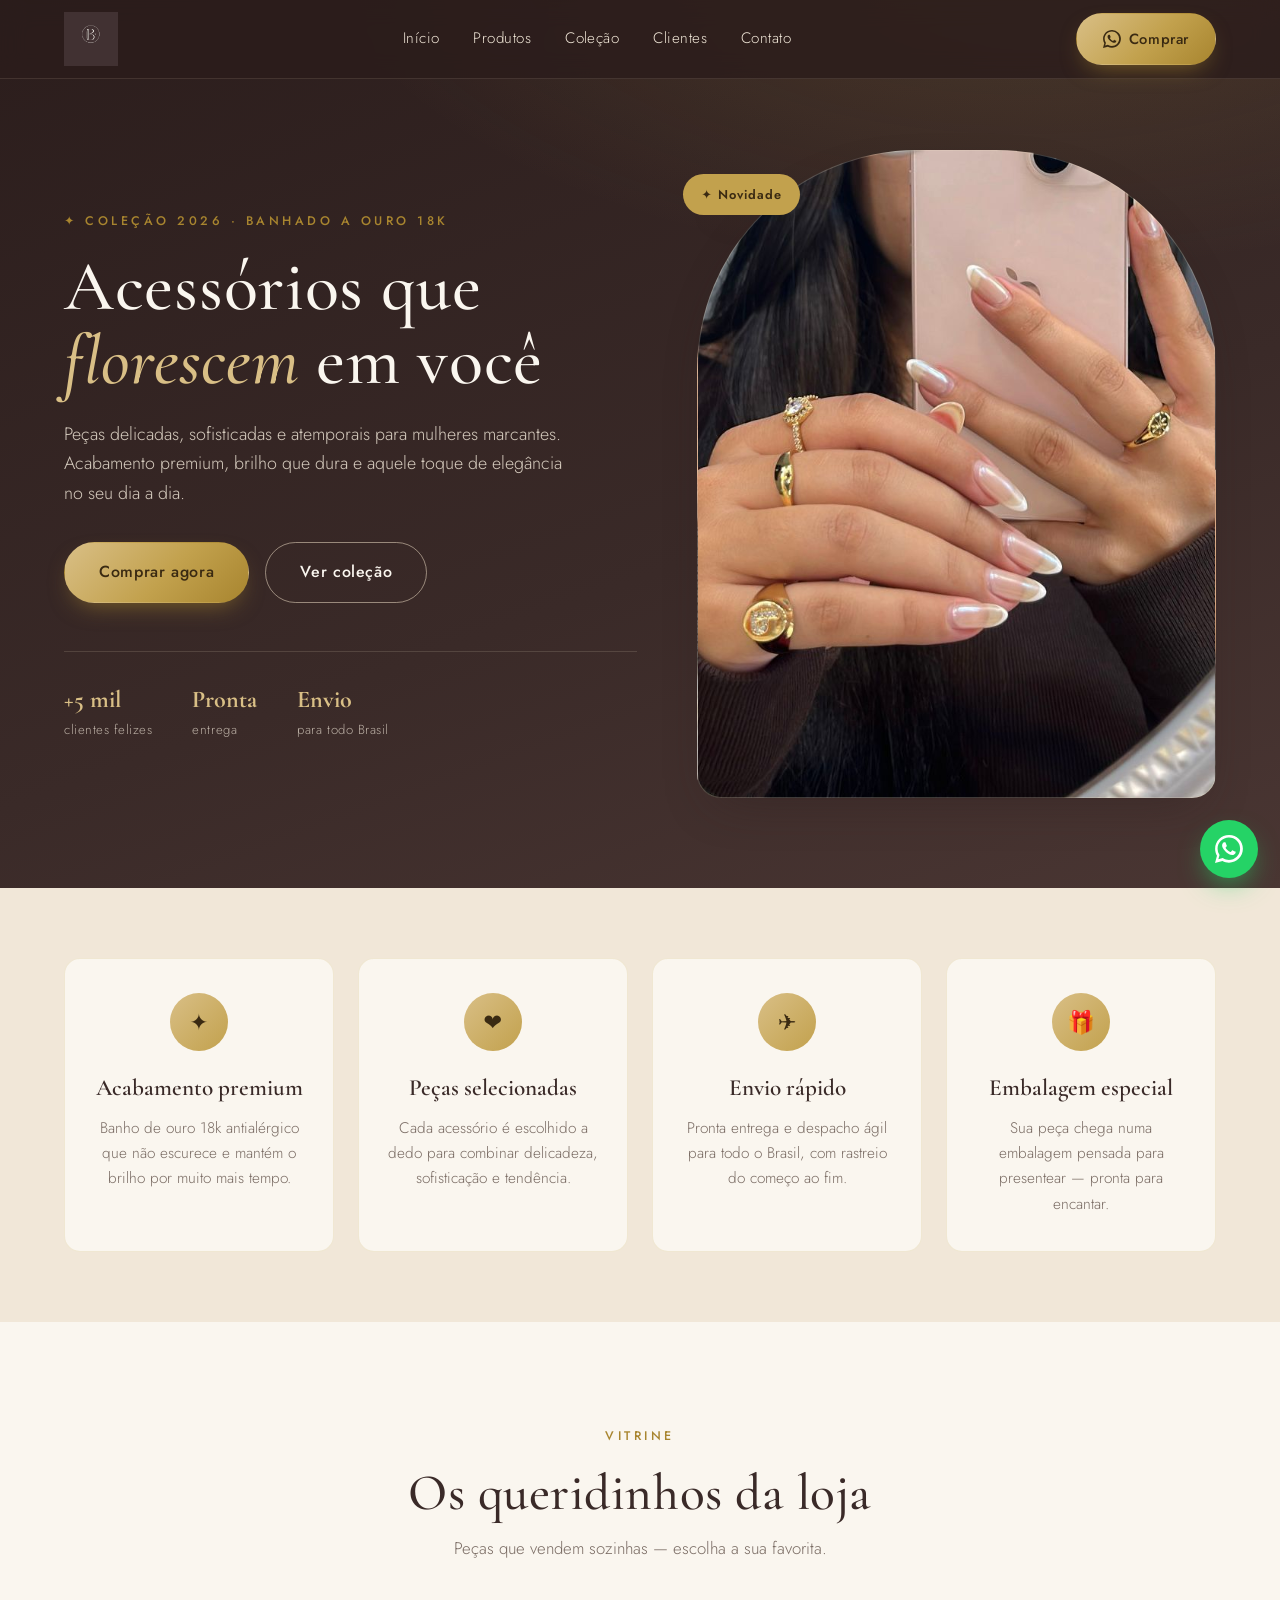
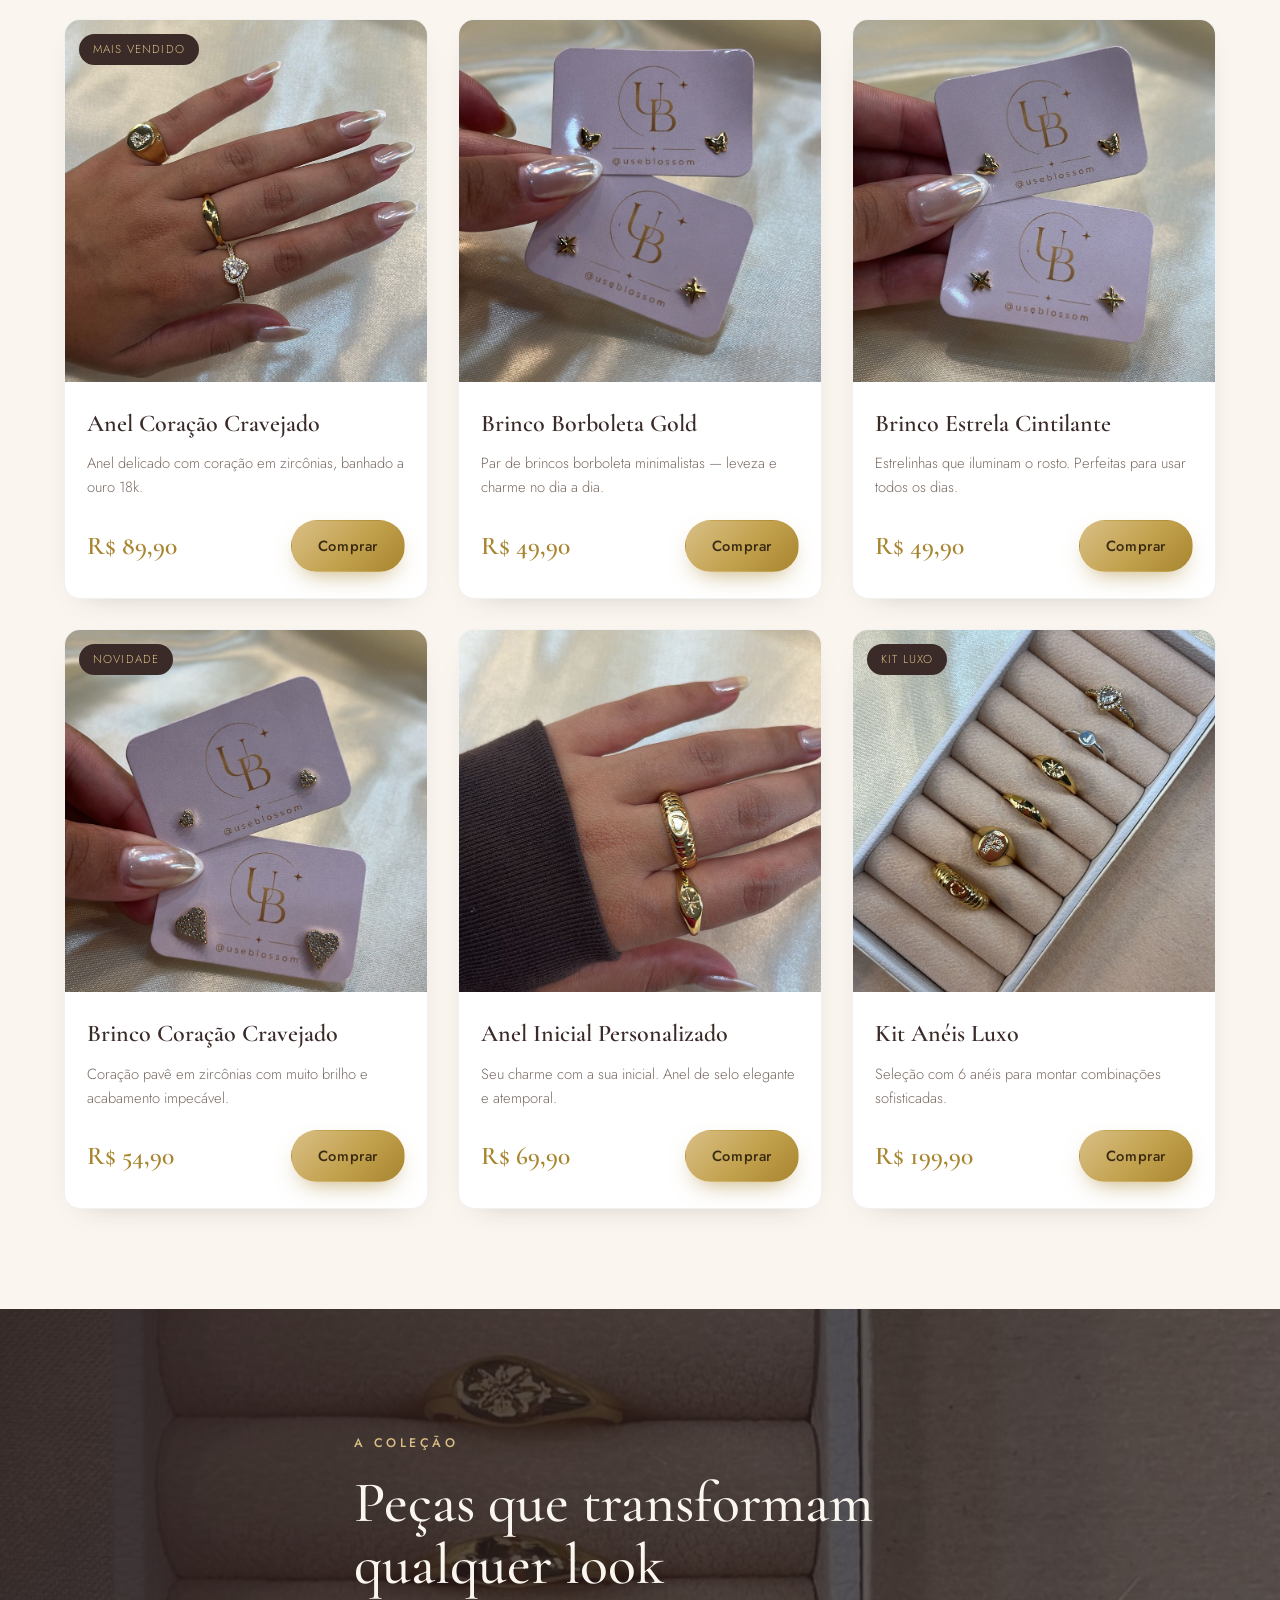
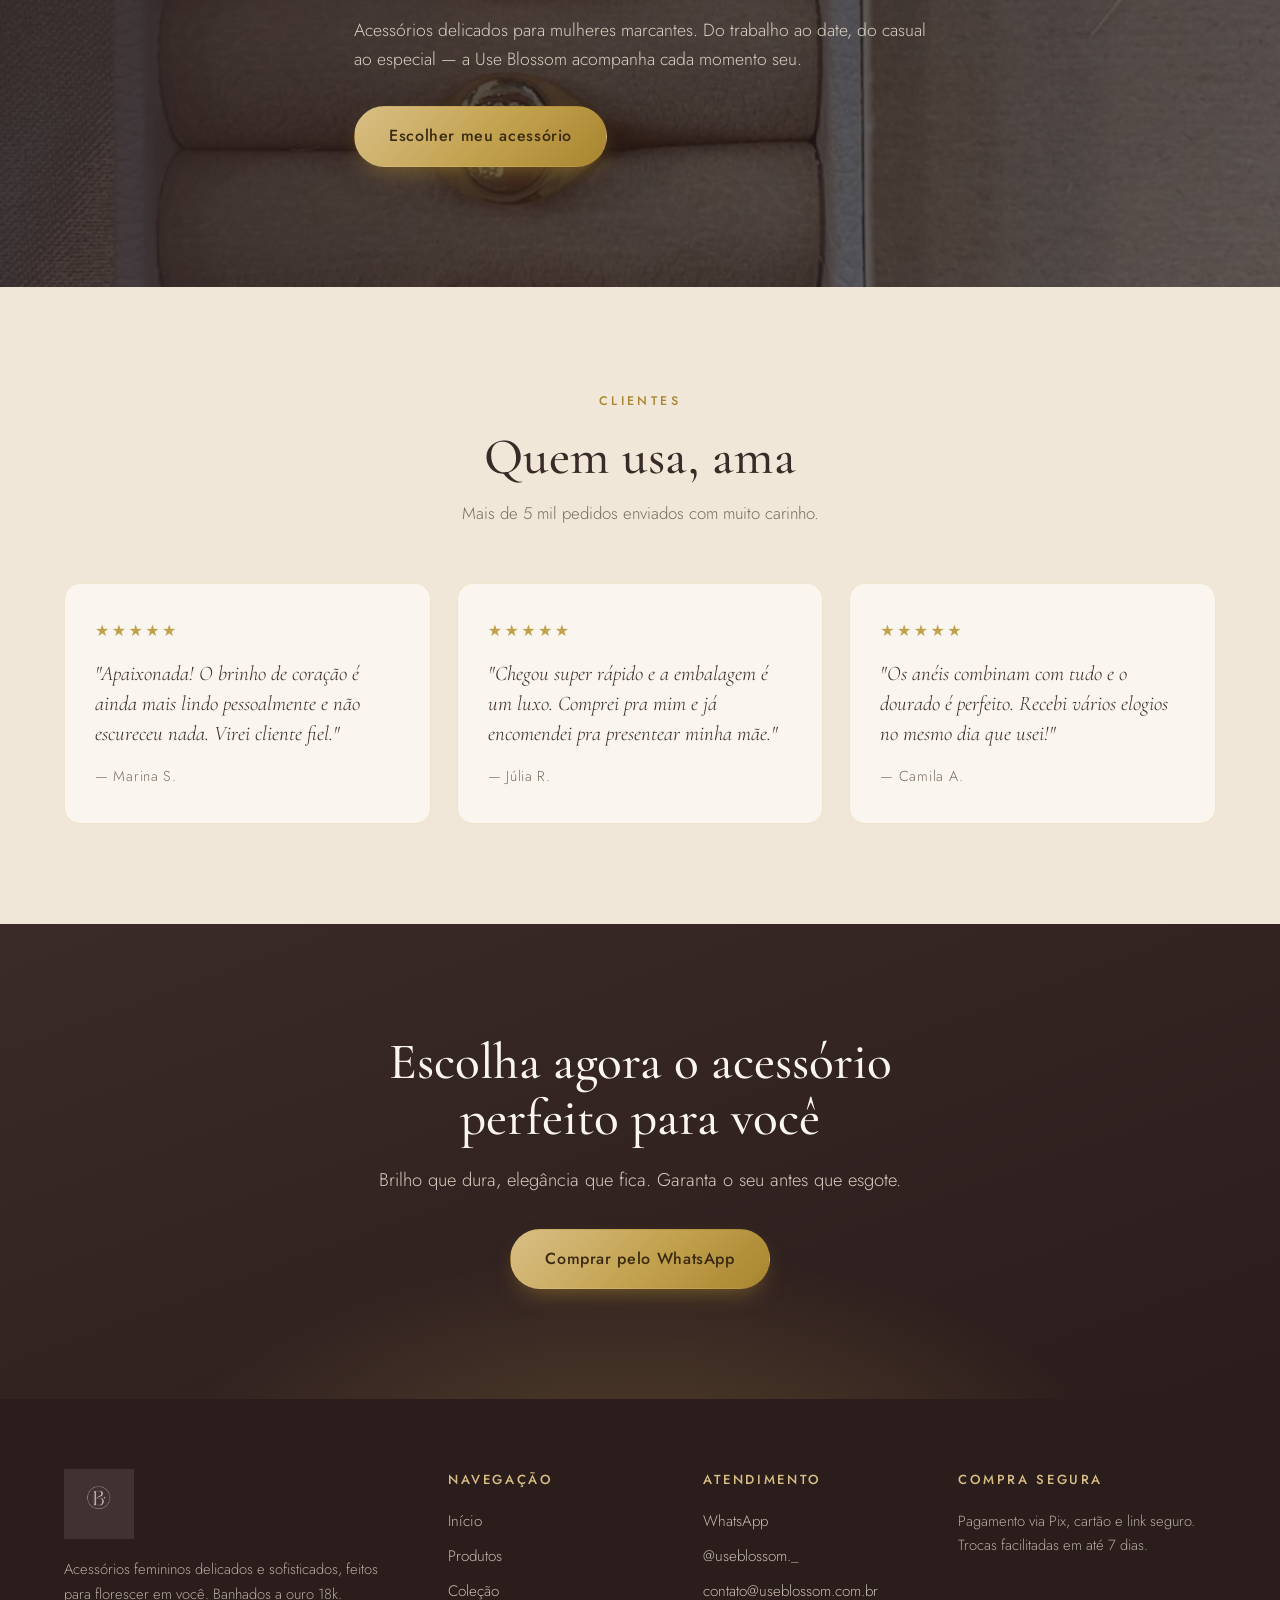
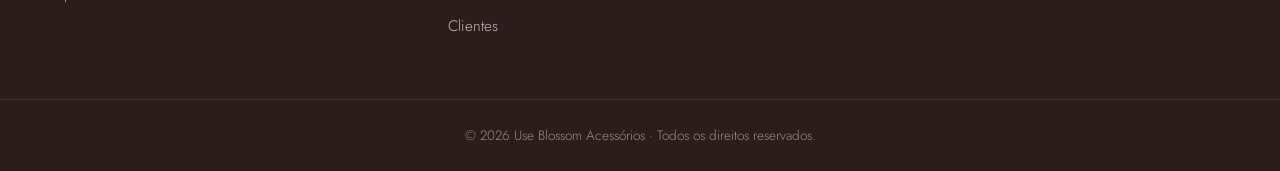
==== index.html @ bf247996 "Add files via upload" ====
<!DOCTYPE html>
<html lang="pt-BR">
<head>
  <meta charset="UTF-8" />
  <meta name="viewport" content="width=device-width, initial-scale=1.0" />
  <meta name="description" content="Use Blossom — Acessórios femininos delicados e sofisticados. Peças banhadas a ouro que transformam qualquer look." />
  <title>Use Blossom · Acessórios que florescem em você</title>

  <!-- Fonts -->
  <link rel="preconnect" href="https://fonts.googleapis.com" />
  <link rel="preconnect" href="https://fonts.gstatic.com" crossorigin />
  <link href="https://fonts.googleapis.com/css2?family=Cormorant+Garamond:ital,wght@0,400;0,500;0,600;1,400&family=Jost:wght@300;400;500;600&display=swap" rel="stylesheet" />

  <link rel="stylesheet" href="styles.css" />
</head>
<body>

  <!-- ===================== HEADER ===================== -->
  <header class="header" id="header">
    <div class="container header__inner">
      <a href="#inicio" class="brand">
        <img src="images/logo.png" alt="Use Blossom Acessórios" class="brand__logo" onerror="this.style.display='none'" />
        <span class="brand__fallback">
          <span class="brand__name">Use Blossom</span>
          <span class="brand__tag">Acessórios</span>
        </span>
      </a>

      <nav class="nav" id="nav">
        <a href="#inicio" class="nav__link">Início</a>
        <a href="#produtos" class="nav__link">Produtos</a>
        <a href="#colecao" class="nav__link">Coleção</a>
        <a href="#depoimentos" class="nav__link">Clientes</a>
        <a href="#contato" class="nav__link">Contato</a>
      </nav>

      <div class="header__actions">
        <a href="#produtos" data-wa data-msg="Olá! Quero comprar um acessório Use Blossom"
           class="btn btn--gold header__cta" target="_blank" rel="noopener">
          <svg viewBox="0 0 24 24" width="18" height="18" fill="currentColor" aria-hidden="true"><path d="M20.5 3.5A11.8 11.8 0 0 0 12 0C5.4 0 .1 5.3.1 11.9c0 2.1.6 4.1 1.6 5.9L0 24l6.4-1.7c1.7.9 3.6 1.4 5.6 1.4 6.6 0 11.9-5.3 11.9-11.9 0-3.2-1.2-6.1-3.4-8.3zM12 21.4c-1.8 0-3.5-.5-5-1.4l-.4-.2-3.7 1 1-3.6-.2-.4a9.5 9.5 0 0 1-1.5-5.1c0-5.3 4.3-9.6 9.7-9.6 2.6 0 5 1 6.8 2.8a9.5 9.5 0 0 1 2.8 6.8c0 5.3-4.3 9.7-9.8 9.7zm5.3-7.2c-.3-.1-1.7-.9-2-1-.3-.1-.5-.1-.7.1-.2.3-.7 1-.9 1.1-.2.2-.3.2-.6.1-.3-.1-1.2-.5-2.3-1.4-.9-.8-1.4-1.7-1.6-2-.2-.3 0-.5.1-.6l.5-.5c.1-.2.2-.3.3-.5 0-.2 0-.4 0-.5-.1-.2-.7-1.6-.9-2.2-.2-.5-.5-.5-.7-.5h-.6c-.2 0-.5.1-.8.4-.3.3-1 1-1 2.4s1 2.8 1.2 3c.1.2 2 3.1 4.9 4.3.7.3 1.2.5 1.6.6.7.2 1.3.2 1.8.1.5-.1 1.7-.7 1.9-1.4.2-.7.2-1.2.2-1.4-.1-.1-.3-.2-.6-.3z"/></svg>
          Comprar
        </a>
        <button class="nav-toggle" id="navToggle" aria-label="Abrir menu">
          <span></span><span></span><span></span>
        </button>
      </div>
    </div>
  </header>

  <!-- ===================== HERO ===================== -->
  <section class="hero" id="inicio">
    <div class="container hero__inner">
      <div class="hero__content reveal">
        <span class="eyebrow">✦ Coleção 2026 · Banhado a ouro 18k</span>
        <h1 class="hero__title">Acessórios que <em>florescem</em> em você</h1>
        <p class="hero__subtitle">
          Peças delicadas, sofisticadas e atemporais para mulheres marcantes.
          Acabamento premium, brilho que dura e aquele toque de elegância no seu dia a dia.
        </p>
        <div class="hero__actions">
          <a href="#produtos" class="btn btn--gold btn--lg">Comprar agora</a>
          <a href="#colecao" class="btn btn--ghost btn--lg">Ver coleção</a>
        </div>
        <div class="hero__trust">
          <div><strong>+5 mil</strong><span>clientes felizes</span></div>
          <div><strong>Pronta</strong><span>entrega</span></div>
          <div><strong>Envio</strong><span>para todo Brasil</span></div>
        </div>
      </div>

      <div class="hero__media reveal">
        <div class="hero__image" style="background-image:url('images/hero.jpg')"></div>
        <span class="hero__badge">✦ Novidade</span>
      </div>
    </div>
  </section>

  <!-- ===================== DIFERENCIAIS ===================== -->
  <section class="features">
    <div class="container features__grid">
      <article class="feature reveal">
        <span class="feature__icon">✦</span>
        <h3>Acabamento premium</h3>
        <p>Banho de ouro 18k antialérgico que não escurece e mantém o brilho por muito mais tempo.</p>
      </article>
      <article class="feature reveal">
        <span class="feature__icon">❤</span>
        <h3>Peças selecionadas</h3>
        <p>Cada acessório é escolhido a dedo para combinar delicadeza, sofisticação e tendência.</p>
      </article>
      <article class="feature reveal">
        <span class="feature__icon">✈</span>
        <h3>Envio rápido</h3>
        <p>Pronta entrega e despacho ágil para todo o Brasil, com rastreio do começo ao fim.</p>
      </article>
      <article class="feature reveal">
        <span class="feature__icon">🎁</span>
        <h3>Embalagem especial</h3>
        <p>Sua peça chega numa embalagem pensada para presentear — pronta para encantar.</p>
      </article>
    </div>
  </section>

  <!-- ===================== PRODUTOS ===================== -->
  <section class="products" id="produtos">
    <div class="container">
      <div class="section-head reveal">
        <span class="eyebrow">Vitrine</span>
        <h2 class="section-title">Os queridinhos da loja</h2>
        <p class="section-sub">Peças que vendem sozinhas — escolha a sua favorita.</p>
      </div>

      <!-- Os produtos são gerados a partir de products.json (editável pelo painel /admin) -->
      <div class="products__grid" id="productsGrid"></div>
    </div>
  </section>

  <!-- ===================== COLEÇÃO (banner) ===================== -->
  <section class="collection" id="colecao">
    <div class="collection__bg" style="background-image:url('images/colecao.jpg')"></div>
    <div class="container collection__inner reveal">
      <span class="eyebrow eyebrow--light">A coleção</span>
      <h2 class="collection__title">Peças que transformam<br>qualquer look</h2>
      <p class="collection__text">
        Acessórios delicados para mulheres marcantes. Do trabalho ao date,
        do casual ao especial — a Use Blossom acompanha cada momento seu.
      </p>
      <a href="#produtos" class="btn btn--gold btn--lg">Escolher meu acessório</a>
    </div>
  </section>

  <!-- ===================== DEPOIMENTOS ===================== -->
  <section class="testimonials" id="depoimentos">
    <div class="container">
      <div class="section-head reveal">
        <span class="eyebrow">Clientes</span>
        <h2 class="section-title">Quem usa, ama</h2>
        <p class="section-sub">Mais de 5 mil pedidos enviados com muito carinho.</p>
      </div>

      <div class="testimonials__grid">
        <figure class="quote reveal">
          <div class="quote__stars">★★★★★</div>
          <blockquote>"Apaixonada! O brinho de coração é ainda mais lindo pessoalmente e não escureceu nada. Virei cliente fiel."</blockquote>
          <figcaption>— Marina S.</figcaption>
        </figure>
        <figure class="quote reveal">
          <div class="quote__stars">★★★★★</div>
          <blockquote>"Chegou super rápido e a embalagem é um luxo. Comprei pra mim e já encomendei pra presentear minha mãe."</blockquote>
          <figcaption>— Júlia R.</figcaption>
        </figure>
        <figure class="quote reveal">
          <div class="quote__stars">★★★★★</div>
          <blockquote>"Os anéis combinam com tudo e o dourado é perfeito. Recebi vários elogios no mesmo dia que usei!"</blockquote>
          <figcaption>— Camila A.</figcaption>
        </figure>
      </div>
    </div>
  </section>

  <!-- ===================== CTA FINAL ===================== -->
  <section class="cta">
    <div class="container cta__inner reveal">
      <h2 class="cta__title">Escolha agora o acessório perfeito para você</h2>
      <p class="cta__text">Brilho que dura, elegância que fica. Garanta o seu antes que esgote.</p>
      <a href="#produtos" data-wa data-msg="Olá! Quero comprar na Use Blossom" class="btn btn--gold btn--lg" target="_blank" rel="noopener">Comprar pelo WhatsApp</a>
    </div>
  </section>

  <!-- ===================== FOOTER ===================== -->
  <footer class="footer" id="contato">
    <div class="container footer__grid">
      <div class="footer__col">
        <img src="images/logo.png" alt="Use Blossom" class="footer__logo" onerror="this.style.display='none'" />
        <p class="footer__about">Acessórios femininos delicados e sofisticados, feitos para florescer em você. Banhados a ouro 18k.</p>
      </div>
      <div class="footer__col">
        <h4>Navegação</h4>
        <a href="#inicio">Início</a>
        <a href="#produtos">Produtos</a>
        <a href="#colecao">Coleção</a>
        <a href="#depoimentos">Clientes</a>
      </div>
      <div class="footer__col">
        <h4>Atendimento</h4>
        <a href="#produtos" data-wa data-msg="Olá! Vim pelo site da Use Blossom" target="_blank" rel="noopener">WhatsApp</a>
        <a href="#" data-ig target="_blank" rel="noopener">@useblossom._</a>
        <a href="mailto:contato@useblossom.com.br">contato@useblossom.com.br</a>
      </div>
      <div class="footer__col">
        <h4>Compra segura</h4>
        <p class="footer__about">Pagamento via Pix, cartão e link seguro.<br>Trocas facilitadas em até 7 dias.</p>
      </div>
    </div>
    <div class="footer__bottom">
      <div class="container">
        <p>© <span id="year"></span> Use Blossom Acessórios · Todos os direitos reservados.</p>
      </div>
    </div>
  </footer>

  <!-- WhatsApp flutuante -->
  <a href="#produtos" data-wa data-msg="Olá! Vim pelo site da Use Blossom"
     class="whatsapp-float" target="_blank" rel="noopener" aria-label="Falar no WhatsApp">
    <svg viewBox="0 0 24 24" width="28" height="28" fill="currentColor" aria-hidden="true"><path d="M20.5 3.5A11.8 11.8 0 0 0 12 0C5.4 0 .1 5.3.1 11.9c0 2.1.6 4.1 1.6 5.9L0 24l6.4-1.7c1.7.9 3.6 1.4 5.6 1.4 6.6 0 11.9-5.3 11.9-11.9 0-3.2-1.2-6.1-3.4-8.3zm-8.5 17.9c-1.8 0-3.5-.5-5-1.4l-.4-.2-3.7 1 1-3.6-.2-.4a9.5 9.5 0 0 1-1.5-5.1c0-5.3 4.3-9.6 9.7-9.6 2.6 0 5 1 6.8 2.8a9.5 9.5 0 0 1 2.8 6.8c0 5.3-4.3 9.7-9.8 9.7zm5.3-7.2c-.3-.1-1.7-.9-2-1-.3-.1-.5-.1-.7.1-.2.3-.7 1-.9 1.1-.2.2-.3.2-.6.1-.3-.1-1.2-.5-2.3-1.4-.9-.8-1.4-1.7-1.6-2-.2-.3 0-.5.1-.6l.5-.5c.1-.2.2-.3.3-.5 0-.2 0-.4 0-.5-.1-.2-.7-1.6-.9-2.2-.2-.5-.5-.5-.7-.5h-.6c-.2 0-.5.1-.8.4-.3.3-1 1-1 2.4s1 2.8 1.2 3c.1.2 2 3.1 4.9 4.3.7.3 1.2.5 1.6.6.7.2 1.3.2 1.8.1.5-.1 1.7-.7 1.9-1.4.2-.7.2-1.2.2-1.4-.1-.1-.3-.2-.6-.3z"/></svg>
  </a>

  <script src="script.js"></script>

  <!-- Login do painel: redireciona a cliente para /admin após aceitar o convite -->
  <script src="https://identity.netlify.com/v1/netlify-identity-widget.js"></script>
  <script>
    if (window.netlifyIdentity) {
      window.netlifyIdentity.on("init", (user) => {
        if (!user) {
          window.netlifyIdentity.on("login", () => { document.location.href = "/admin/"; });
        }
      });
    }
  </script>
</body>
</html>
---- styles.css ----
/* =========================================================
   USE BLOSSOM — Estilos
   Paleta: marrom elegante · dourado · champagne · off-white
   ========================================================= */

:root {
  /* Cores */
  --brown-900: #2b1d1c;   /* marrom profundo (fundo logo) */
  --brown-800: #3a2a28;   /* marrom escuro */
  --brown-700: #4a3633;
  --brown-500: #6b504b;
  --gold:      #c2a14d;   /* dourado principal */
  --gold-soft: #d9bf86;   /* dourado champagne */
  --gold-deep: #a8852f;
  --champagne: #ead9c2;
  --beige:     #f1e7d8;   /* bege claro */
  --cream:     #faf6ef;   /* off-white */
  --ink:       #2b211f;   /* texto sobre claro */
  --muted:     #7a6c64;   /* texto secundário */

  /* Tipografia */
  --serif: "Cormorant Garamond", Georgia, serif;
  --sans:  "Jost", "Segoe UI", system-ui, sans-serif;

  /* Layout */
  --max: 1200px;
  --radius: 16px;
  --shadow: 0 18px 50px -20px rgba(43, 29, 28, .45);
  --transition: .35s cubic-bezier(.2, .7, .2, 1);
}

* { margin: 0; padding: 0; box-sizing: border-box; }

html { scroll-behavior: smooth; }

body {
  font-family: var(--sans);
  color: var(--ink);
  background: var(--cream);
  line-height: 1.65;
  font-weight: 300;
  overflow-x: hidden;
}

img { max-width: 100%; display: block; }

.container {
  width: 100%;
  max-width: var(--max);
  margin: 0 auto;
  padding: 0 24px;
}

/* ---------- Tipografia utilitária ---------- */
.eyebrow {
  display: inline-block;
  font-family: var(--sans);
  font-size: .78rem;
  letter-spacing: .28em;
  text-transform: uppercase;
  color: var(--gold-deep);
  font-weight: 500;
  margin-bottom: 18px;
}
.eyebrow--light { color: var(--gold-soft); }

.section-title {
  font-family: var(--serif);
  font-weight: 500;
  font-size: clamp(2rem, 4.5vw, 3.2rem);
  line-height: 1.1;
  color: var(--brown-800);
  letter-spacing: .01em;
}
.section-sub { color: var(--muted); margin-top: 14px; font-size: 1.05rem; }

.section-head { text-align: center; max-width: 640px; margin: 0 auto 56px; }

/* ---------- Botões ---------- */
.btn {
  display: inline-flex;
  align-items: center;
  justify-content: center;
  gap: 8px;
  font-family: var(--sans);
  font-weight: 500;
  font-size: .92rem;
  letter-spacing: .04em;
  padding: 13px 26px;
  border-radius: 999px;
  border: 1px solid transparent;
  cursor: pointer;
  text-decoration: none;
  transition: transform var(--transition), box-shadow var(--transition), background var(--transition), color var(--transition);
  white-space: nowrap;
}
.btn--lg { padding: 16px 34px; font-size: 1rem; }

.btn--gold {
  background: linear-gradient(135deg, var(--gold-soft), var(--gold) 55%, var(--gold-deep));
  color: #3a2a12;
  box-shadow: 0 10px 24px -10px rgba(168, 133, 47, .7);
}
.btn--gold:hover {
  transform: translateY(-3px);
  box-shadow: 0 16px 32px -10px rgba(168, 133, 47, .85);
}

.btn--ghost {
  background: transparent;
  color: var(--cream);
  border-color: rgba(234, 217, 194, .55);
}
.btn--ghost:hover {
  background: rgba(234, 217, 194, .12);
  border-color: var(--gold-soft);
  transform: translateY(-3px);
}

/* =========================================================
   HEADER
   ========================================================= */
.header {
  position: fixed;
  inset: 0 0 auto 0;
  z-index: 100;
  background: rgba(43, 29, 28, .82);
  backdrop-filter: blur(12px);
  border-bottom: 1px solid rgba(234, 217, 194, .12);
  transition: background var(--transition), padding var(--transition);
}
.header.scrolled { background: rgba(43, 29, 28, .96); }

.header__inner {
  display: flex;
  align-items: center;
  justify-content: space-between;
  height: 78px;
}

.brand { display: flex; align-items: center; gap: 12px; text-decoration: none; }
.brand__logo { height: 54px; width: auto; }
.brand__fallback { display: none; flex-direction: column; line-height: 1; }
.brand__logo[style*="none"] + .brand__fallback,
.brand__fallback { /* sempre disponível como texto se a logo sumir */ }
.brand__name { font-family: var(--serif); font-size: 1.5rem; color: var(--cream); letter-spacing: .02em; }
.brand__tag { font-size: .62rem; letter-spacing: .35em; text-transform: uppercase; color: var(--gold-soft); }

/* quando a logo falha (display:none via onerror), mostramos o texto */
.brand__logo[style*="display: none"] ~ .brand__fallback { display: flex; }

.nav { display: flex; gap: 34px; }
.nav__link {
  position: relative;
  color: var(--beige);
  text-decoration: none;
  font-size: .95rem;
  letter-spacing: .03em;
  padding: 6px 0;
  transition: color var(--transition);
}
.nav__link::after {
  content: "";
  position: absolute;
  left: 0; bottom: 0;
  width: 0; height: 1.5px;
  background: var(--gold-soft);
  transition: width var(--transition);
}
.nav__link:hover { color: #fff; }
.nav__link:hover::after { width: 100%; }

.header__actions { display: flex; align-items: center; gap: 14px; }

.nav-toggle {
  display: none;
  flex-direction: column;
  gap: 5px;
  background: none;
  border: 0;
  cursor: pointer;
  padding: 6px;
}
.nav-toggle span {
  width: 26px; height: 2px;
  background: var(--cream);
  border-radius: 2px;
  transition: var(--transition);
}
.nav-toggle.open span:nth-child(1) { transform: translateY(7px) rotate(45deg); }
.nav-toggle.open span:nth-child(2) { opacity: 0; }
.nav-toggle.open span:nth-child(3) { transform: translateY(-7px) rotate(-45deg); }

/* =========================================================
   HERO
   ========================================================= */
.hero {
  position: relative;
  background:
    radial-gradient(1200px 600px at 80% -10%, rgba(194, 161, 77, .18), transparent 60%),
    linear-gradient(160deg, var(--brown-900), var(--brown-800) 60%, var(--brown-700));
  color: var(--cream);
  padding: 150px 0 90px;
}
.hero__inner {
  display: grid;
  grid-template-columns: 1.05fr .95fr;
  gap: 60px;
  align-items: center;
}
.hero__title {
  font-family: var(--serif);
  font-weight: 500;
  font-size: clamp(2.6rem, 5.5vw, 4.4rem);
  line-height: 1.05;
  letter-spacing: .01em;
  margin-bottom: 22px;
}
.hero__title em { color: var(--gold-soft); font-style: italic; }
.hero__subtitle {
  font-size: 1.12rem;
  color: rgba(241, 231, 216, .85);
  max-width: 520px;
  margin-bottom: 34px;
}
.hero__actions { display: flex; gap: 16px; flex-wrap: wrap; margin-bottom: 48px; }

.hero__trust {
  display: flex;
  gap: 40px;
  padding-top: 28px;
  border-top: 1px solid rgba(234, 217, 194, .15);
}
.hero__trust div { display: flex; flex-direction: column; }
.hero__trust strong { font-family: var(--serif); font-size: 1.5rem; color: var(--gold-soft); }
.hero__trust span { font-size: .82rem; letter-spacing: .04em; color: rgba(241,231,216,.7); }

.hero__media { position: relative; }
.hero__image {
  width: 100%;
  aspect-ratio: 4 / 5;
  border-radius: 220px 220px 24px 24px;
  background: linear-gradient(160deg, var(--champagne), var(--brown-500));
  background-size: cover;
  background-position: center;
  box-shadow: var(--shadow);
  border: 1px solid rgba(234, 217, 194, .25);
}
.hero__badge {
  position: absolute;
  top: 24px; left: -14px;
  background: var(--gold);
  color: #3a2a12;
  font-size: .8rem;
  font-weight: 600;
  letter-spacing: .08em;
  padding: 10px 18px;
  border-radius: 999px;
  box-shadow: var(--shadow);
}

/* =========================================================
   FEATURES
   ========================================================= */
.features {
  background: var(--beige);
  padding: 70px 0;
}
.features__grid {
  display: grid;
  grid-template-columns: repeat(4, 1fr);
  gap: 24px;
}
.feature {
  background: var(--cream);
  border: 1px solid rgba(194, 161, 77, .18);
  border-radius: var(--radius);
  padding: 34px 28px;
  text-align: center;
  transition: transform var(--transition), box-shadow var(--transition);
}
.feature:hover { transform: translateY(-6px); box-shadow: var(--shadow); }
.feature__icon {
  display: inline-grid;
  place-items: center;
  width: 58px; height: 58px;
  border-radius: 50%;
  background: linear-gradient(135deg, var(--gold-soft), var(--gold));
  color: #3a2a12;
  font-size: 1.4rem;
  margin-bottom: 18px;
}
.feature h3 { font-family: var(--serif); font-size: 1.45rem; color: var(--brown-800); margin-bottom: 8px; font-weight: 600; }
.feature p { color: var(--muted); font-size: .96rem; }

/* =========================================================
   PRODUTOS
   ========================================================= */
.products { padding: 100px 0; }
.products__grid {
  display: grid;
  grid-template-columns: repeat(3, 1fr);
  gap: 30px;
}
.card {
  background: #fff;
  border-radius: var(--radius);
  overflow: hidden;
  border: 1px solid rgba(43, 29, 28, .06);
  box-shadow: 0 10px 30px -22px rgba(43, 29, 28, .4);
  transition: transform var(--transition), box-shadow var(--transition);
  display: flex;
  flex-direction: column;
}
.card:hover { transform: translateY(-8px); box-shadow: var(--shadow); }
.card__media {
  position: relative;
  aspect-ratio: 1 / 1;
  background: linear-gradient(160deg, var(--champagne), var(--brown-500));
  background-size: cover;
  background-position: center;
}
.card__media::after {
  content: "";
  position: absolute; inset: 0;
  background: linear-gradient(to top, rgba(43,29,28,.12), transparent 40%);
}
.card__tag {
  position: absolute;
  top: 14px; left: 14px;
  z-index: 1;
  background: var(--brown-800);
  color: var(--gold-soft);
  font-size: .72rem;
  letter-spacing: .1em;
  text-transform: uppercase;
  padding: 6px 14px;
  border-radius: 999px;
}
.card__body { padding: 22px 22px 26px; display: flex; flex-direction: column; gap: 8px; flex: 1; }
.card__title { font-family: var(--serif); font-size: 1.5rem; color: var(--brown-800); font-weight: 600; }
.card__desc { color: var(--muted); font-size: .92rem; flex: 1; }
.card__foot {
  display: flex; align-items: center; justify-content: space-between;
  margin-top: 12px;
}
.card__price { font-family: var(--serif); font-size: 1.6rem; color: var(--gold-deep); font-weight: 600; }

/* =========================================================
   COLEÇÃO (banner)
   ========================================================= */
.collection {
  position: relative;
  padding: 120px 0;
  color: var(--cream);
  overflow: hidden;
}
.collection__bg {
  position: absolute; inset: 0;
  background: linear-gradient(160deg, var(--brown-900), var(--brown-700));
  background-size: cover;
  background-position: center;
  transform: scale(1.05);
}
.collection__bg::after {
  content: "";
  position: absolute; inset: 0;
  background: linear-gradient(120deg, rgba(43,29,28,.92), rgba(43,29,28,.55));
}
.collection__inner { position: relative; max-width: 620px; }
.collection__title {
  font-family: var(--serif);
  font-weight: 500;
  font-size: clamp(2.2rem, 5vw, 3.6rem);
  line-height: 1.08;
  margin-bottom: 20px;
}
.collection__text { color: rgba(241,231,216,.85); font-size: 1.1rem; margin-bottom: 32px; }

/* =========================================================
   DEPOIMENTOS
   ========================================================= */
.testimonials { padding: 100px 0; background: var(--beige); }
.testimonials__grid {
  display: grid;
  grid-template-columns: repeat(3, 1fr);
  gap: 26px;
}
.quote {
  background: var(--cream);
  border: 1px solid rgba(194, 161, 77, .2);
  border-radius: var(--radius);
  padding: 34px 30px;
  transition: transform var(--transition), box-shadow var(--transition);
}
.quote:hover { transform: translateY(-6px); box-shadow: var(--shadow); }
.quote__stars { color: var(--gold); letter-spacing: .15em; margin-bottom: 14px; }
.quote blockquote {
  font-family: var(--serif);
  font-size: 1.3rem;
  line-height: 1.45;
  color: var(--brown-800);
  font-style: italic;
  margin-bottom: 16px;
}
.quote figcaption { color: var(--muted); font-size: .9rem; letter-spacing: .05em; }

/* =========================================================
   CTA FINAL
   ========================================================= */
.cta {
  background:
    radial-gradient(800px 400px at 50% 120%, rgba(194,161,77,.25), transparent 60%),
    linear-gradient(160deg, var(--brown-800), var(--brown-900));
  color: var(--cream);
  padding: 110px 0;
}
.cta__inner { text-align: center; max-width: 700px; margin: 0 auto; }
.cta__title {
  font-family: var(--serif);
  font-weight: 500;
  font-size: clamp(2rem, 4.5vw, 3.2rem);
  line-height: 1.1;
  margin-bottom: 18px;
}
.cta__text { color: rgba(241,231,216,.85); font-size: 1.15rem; margin-bottom: 34px; }

/* =========================================================
   FOOTER
   ========================================================= */
.footer { background: var(--brown-900); color: var(--beige); padding-top: 70px; }
.footer__grid {
  display: grid;
  grid-template-columns: 1.6fr 1fr 1fr 1.2fr;
  gap: 40px;
  padding-bottom: 50px;
}
.footer__logo { height: 70px; margin-bottom: 18px; }
.footer__about { color: rgba(241,231,216,.7); font-size: .92rem; max-width: 320px; }
.footer__col h4 {
  font-family: var(--sans);
  font-size: .82rem;
  letter-spacing: .2em;
  text-transform: uppercase;
  color: var(--gold-soft);
  margin-bottom: 18px;
  font-weight: 500;
}
.footer__col a {
  display: block;
  color: rgba(241,231,216,.78);
  text-decoration: none;
  font-size: .95rem;
  margin-bottom: 10px;
  transition: color var(--transition), padding-left var(--transition);
}
.footer__col a:hover { color: var(--gold-soft); padding-left: 5px; }
.footer__bottom {
  border-top: 1px solid rgba(234,217,194,.12);
  padding: 24px 0;
  text-align: center;
}
.footer__bottom p { color: rgba(241,231,216,.55); font-size: .85rem; }

/* =========================================================
   WHATSAPP FLUTUANTE
   ========================================================= */
.whatsapp-float {
  position: fixed;
  right: 22px; bottom: 22px;
  z-index: 200;
  width: 58px; height: 58px;
  display: grid; place-items: center;
  background: #25d366;
  color: #fff;
  border-radius: 50%;
  box-shadow: 0 12px 28px -8px rgba(37,211,102,.7);
  transition: transform var(--transition);
}
.whatsapp-float:hover { transform: scale(1.1); }

/* =========================================================
   ANIMAÇÕES DE SCROLL
   ========================================================= */
.reveal {
  opacity: 0;
  transform: translateY(28px);
  transition: opacity .8s ease, transform .8s cubic-bezier(.2,.7,.2,1);
}
.reveal.visible { opacity: 1; transform: none; }

/* =========================================================
   RESPONSIVO
   ========================================================= */
@media (max-width: 980px) {
  .hero__inner { grid-template-columns: 1fr; gap: 48px; }
  .hero__media { max-width: 440px; margin: 0 auto; }
  .features__grid { grid-template-columns: repeat(2, 1fr); }
  .products__grid { grid-template-columns: repeat(2, 1fr); }
  .testimonials__grid { grid-template-columns: 1fr; max-width: 540px; margin: 0 auto; }
  .footer__grid { grid-template-columns: 1fr 1fr; }
}

@media (max-width: 680px) {
  .nav {
    position: fixed;
    inset: 78px 0 auto 0;
    flex-direction: column;
    gap: 0;
    background: rgba(43,29,28,.98);
    backdrop-filter: blur(12px);
    padding: 12px 24px 22px;
    transform: translateY(-120%);
    transition: transform var(--transition);
    border-bottom: 1px solid rgba(234,217,194,.12);
  }
  .nav.open { transform: translateY(0); }
  .nav__link { padding: 14px 0; border-bottom: 1px solid rgba(234,217,194,.08); }
  .nav-toggle { display: flex; }
  .header__cta span:not(svg) { display: inline; }

  .hero { padding: 120px 0 70px; }
  .hero__trust { gap: 24px; flex-wrap: wrap; }
  .features__grid { grid-template-columns: 1fr; }
  .products__grid { grid-template-columns: 1fr; max-width: 380px; margin: 0 auto; }
  .footer__grid { grid-template-columns: 1fr; }
  .hero__image { border-radius: 160px 160px 20px 20px; }
}
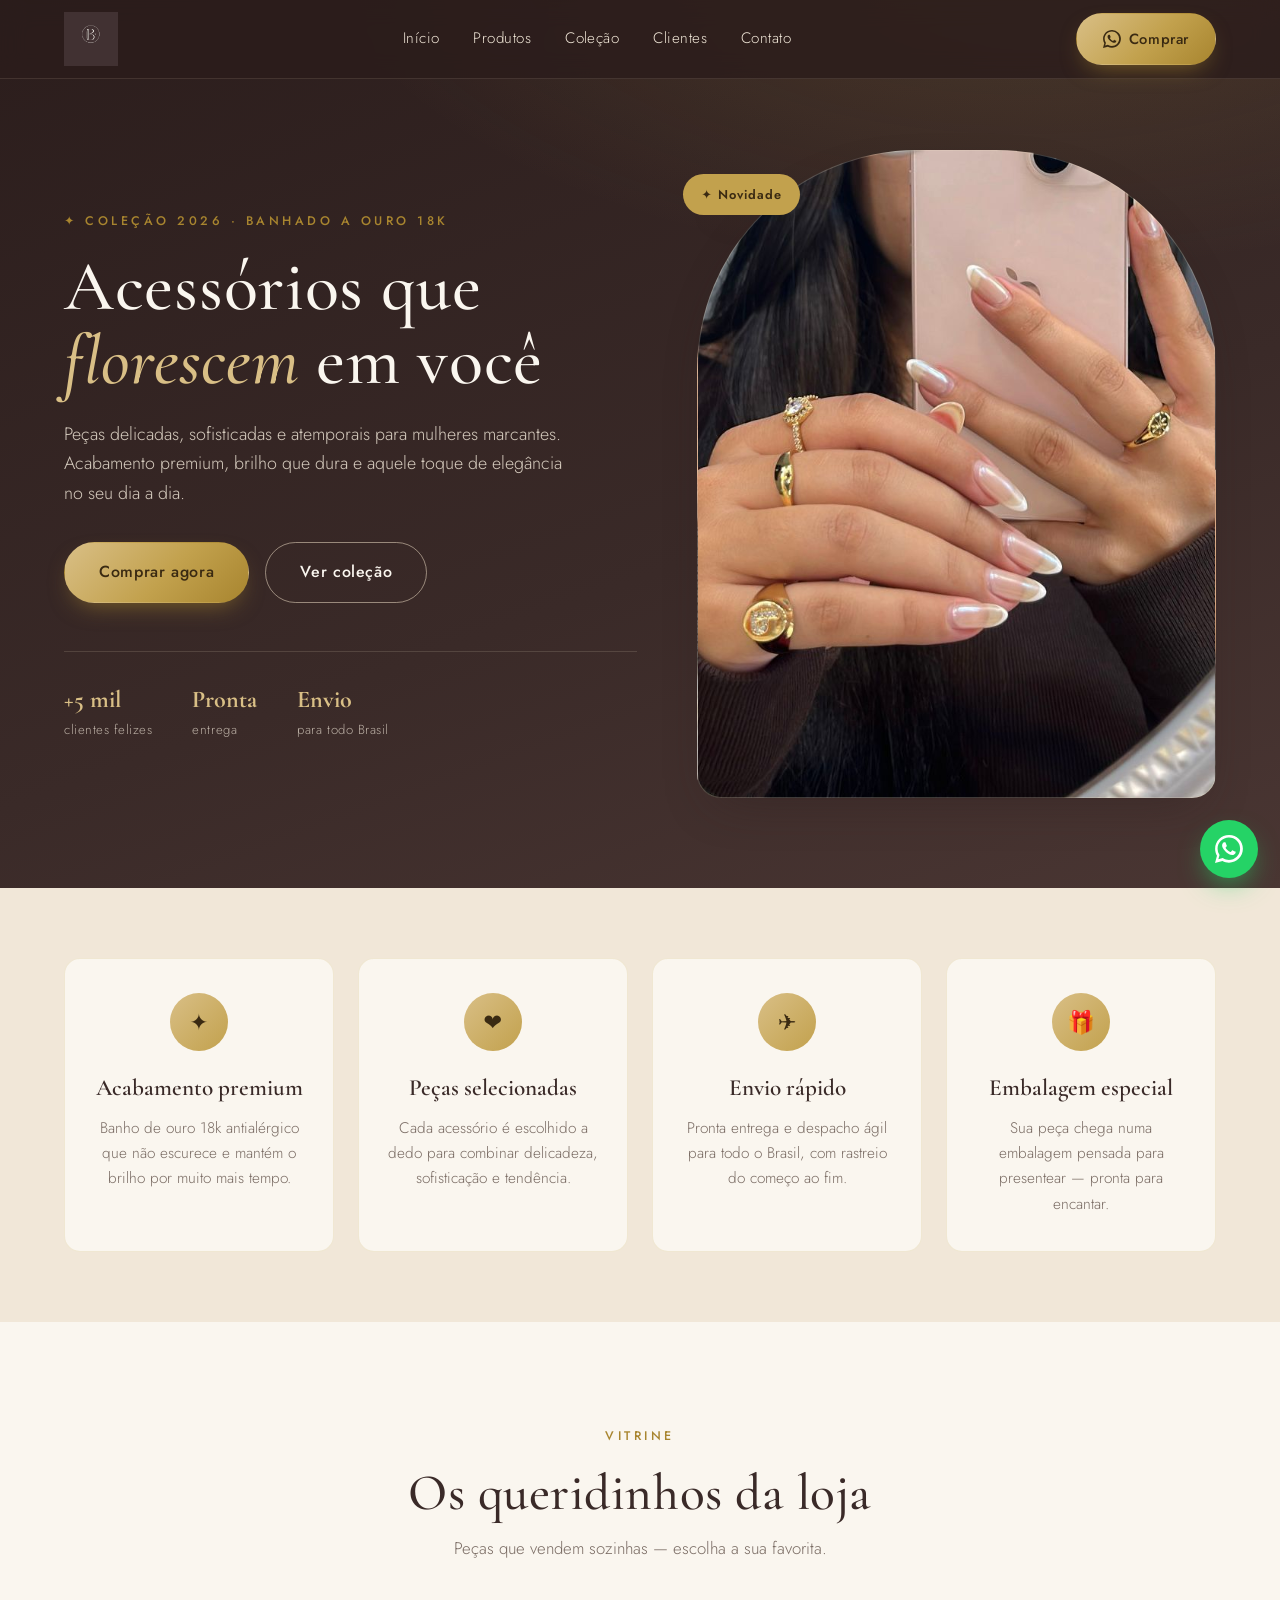
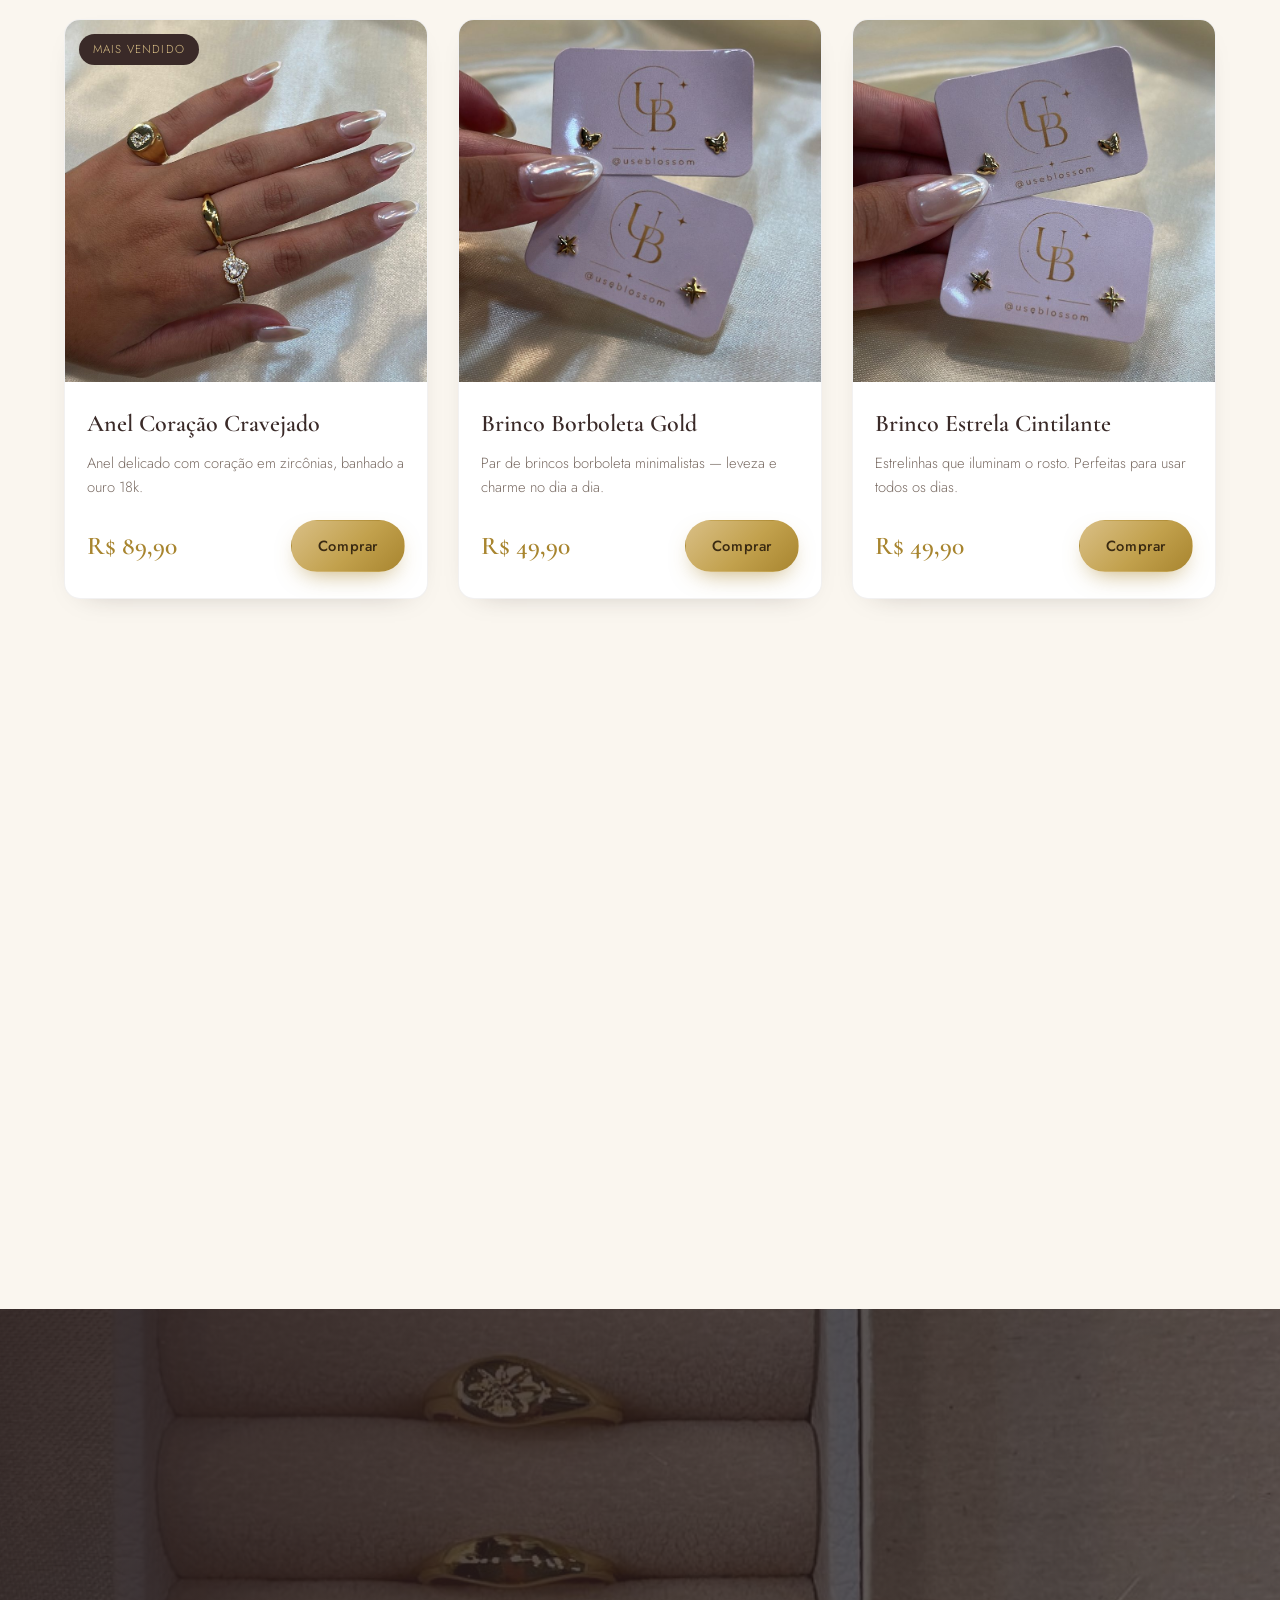
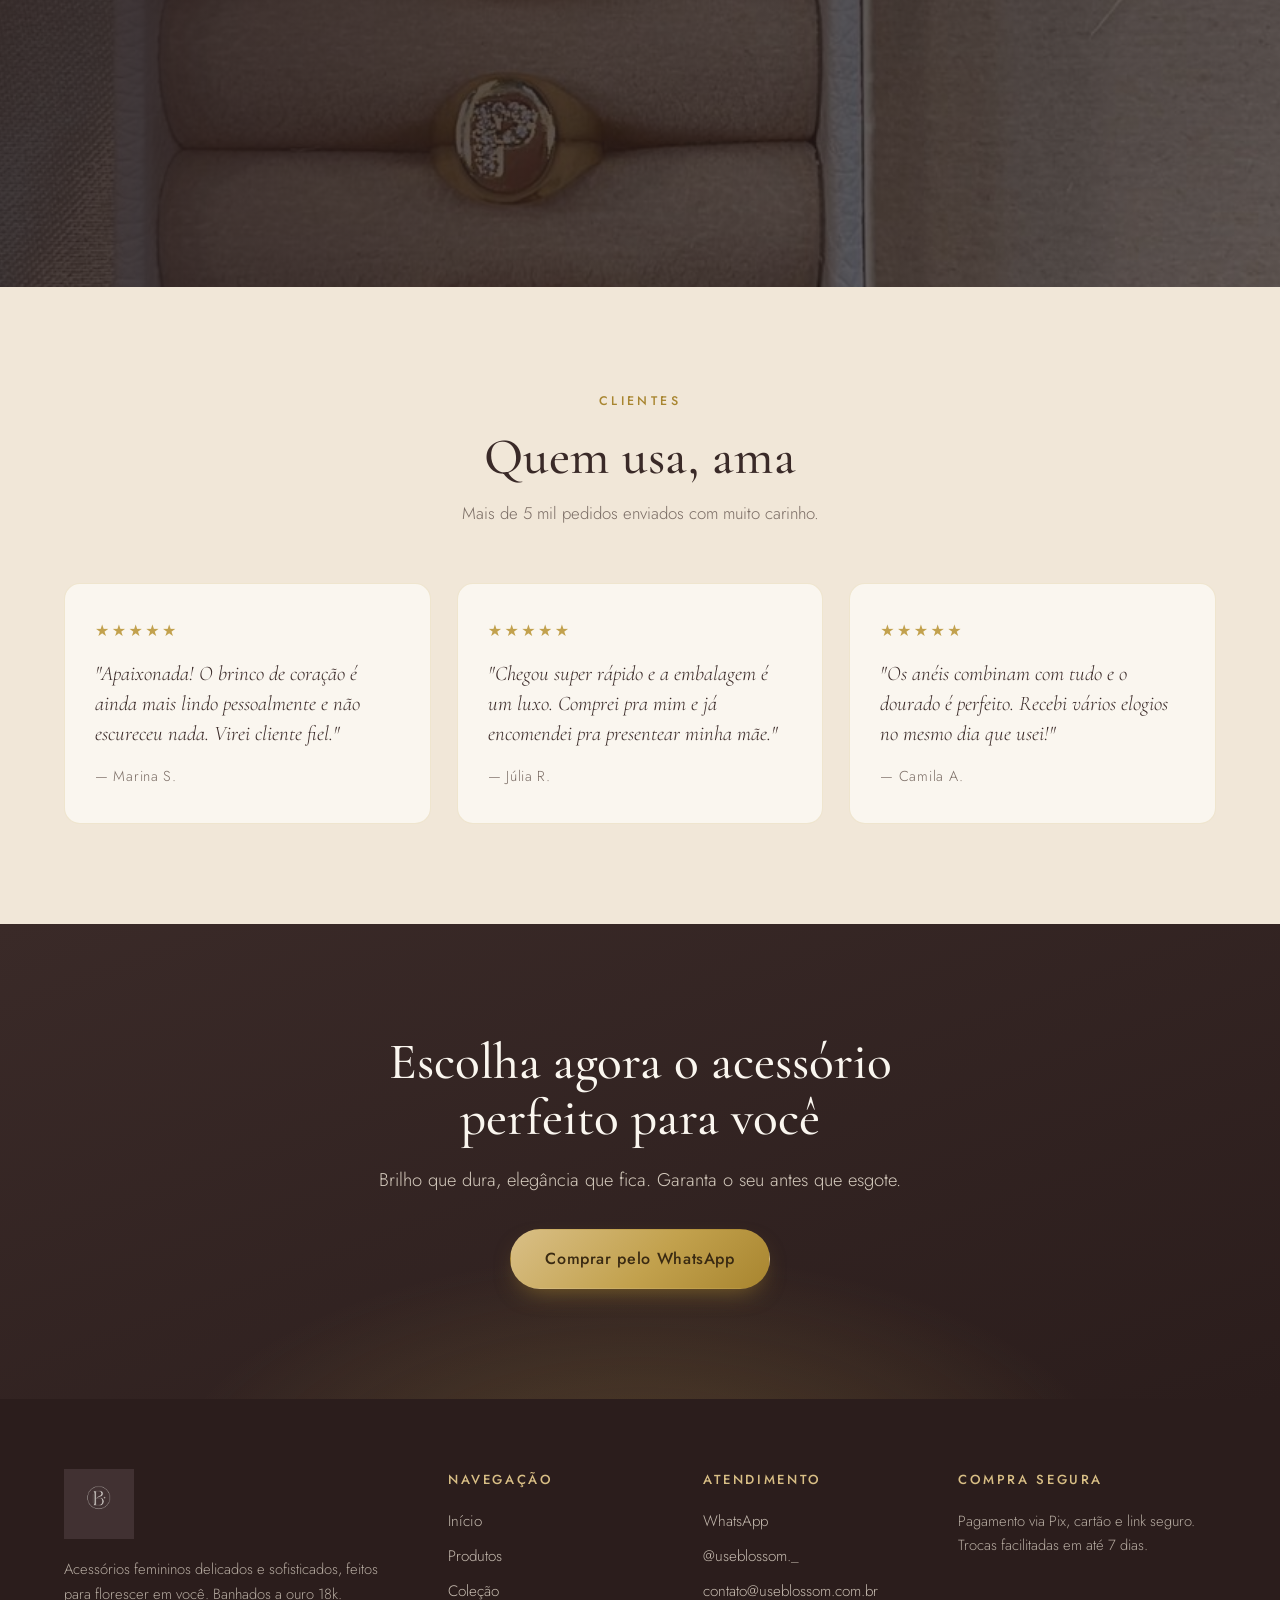
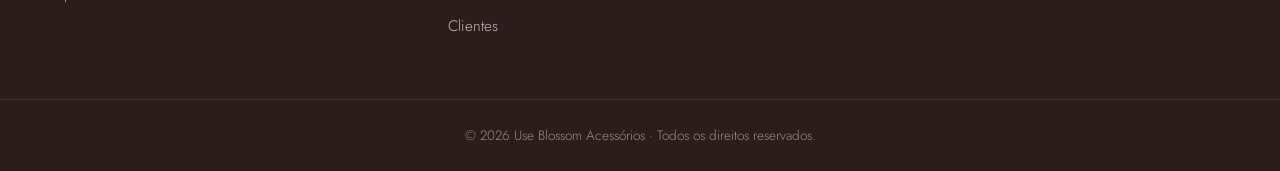
==== commit 55ab6a1c: "Add files via upload" ====
--- a/index.html
+++ b/index.html
@@ -51,17 +51,17 @@
   <section class="hero" id="inicio">
     <div class="container hero__inner">
       <div class="hero__content reveal">
-        <span class="eyebrow">✦ Coleção 2026 · Banhado a ouro 18k</span>
-        <h1 class="hero__title">Acessórios que <em>florescem</em> em você</h1>
-        <p class="hero__subtitle">
+        <span class="eyebrow" data-c="hero.eyebrow">✦ Coleção 2026 · Banhado a ouro 18k</span>
+        <h1 class="hero__title" id="heroTitle">Acessórios que <em>florescem</em> em você</h1>
+        <p class="hero__subtitle" data-c="hero.subtitulo">
           Peças delicadas, sofisticadas e atemporais para mulheres marcantes.
           Acabamento premium, brilho que dura e aquele toque de elegância no seu dia a dia.
         </p>
         <div class="hero__actions">
-          <a href="#produtos" class="btn btn--gold btn--lg">Comprar agora</a>
-          <a href="#colecao" class="btn btn--ghost btn--lg">Ver coleção</a>
+          <a href="#produtos" class="btn btn--gold btn--lg" data-c="hero.botao1">Comprar agora</a>
+          <a href="#colecao" class="btn btn--ghost btn--lg" data-c="hero.botao2">Ver coleção</a>
         </div>
-        <div class="hero__trust">
+        <div class="hero__trust" id="heroTrust">
           <div><strong>+5 mil</strong><span>clientes felizes</span></div>
           <div><strong>Pronta</strong><span>entrega</span></div>
           <div><strong>Envio</strong><span>para todo Brasil</span></div>
@@ -77,7 +77,7 @@
 
   <!-- ===================== DIFERENCIAIS ===================== -->
   <section class="features">
-    <div class="container features__grid">
+    <div class="container features__grid" id="featuresGrid">
       <article class="feature reveal">
         <span class="feature__icon">✦</span>
         <h3>Acabamento premium</h3>
@@ -105,9 +105,9 @@
   <section class="products" id="produtos">
     <div class="container">
       <div class="section-head reveal">
-        <span class="eyebrow">Vitrine</span>
-        <h2 class="section-title">Os queridinhos da loja</h2>
-        <p class="section-sub">Peças que vendem sozinhas — escolha a sua favorita.</p>
+        <span class="eyebrow" data-c="secao_produtos.eyebrow">Vitrine</span>
+        <h2 class="section-title" data-c="secao_produtos.titulo">Os queridinhos da loja</h2>
+        <p class="section-sub" data-c="secao_produtos.subtitulo">Peças que vendem sozinhas — escolha a sua favorita.</p>
       </div>
 
       <!-- Os produtos são gerados a partir de products.json (editável pelo painel /admin) -->
@@ -119,13 +119,13 @@
   <section class="collection" id="colecao">
     <div class="collection__bg" style="background-image:url('images/colecao.jpg')"></div>
     <div class="container collection__inner reveal">
-      <span class="eyebrow eyebrow--light">A coleção</span>
-      <h2 class="collection__title">Peças que transformam<br>qualquer look</h2>
-      <p class="collection__text">
+      <span class="eyebrow eyebrow--light" data-c="colecao.eyebrow">A coleção</span>
+      <h2 class="collection__title" data-c="colecao.titulo">Peças que transformam<br>qualquer look</h2>
+      <p class="collection__text" data-c="colecao.texto">
         Acessórios delicados para mulheres marcantes. Do trabalho ao date,
         do casual ao especial — a Use Blossom acompanha cada momento seu.
       </p>
-      <a href="#produtos" class="btn btn--gold btn--lg">Escolher meu acessório</a>
+      <a href="#produtos" class="btn btn--gold btn--lg" data-c="colecao.botao">Escolher meu acessório</a>
     </div>
   </section>
 
@@ -133,12 +133,12 @@
   <section class="testimonials" id="depoimentos">
     <div class="container">
       <div class="section-head reveal">
-        <span class="eyebrow">Clientes</span>
-        <h2 class="section-title">Quem usa, ama</h2>
-        <p class="section-sub">Mais de 5 mil pedidos enviados com muito carinho.</p>
-      </div>
-
-      <div class="testimonials__grid">
+        <span class="eyebrow" data-c="secao_depoimentos.eyebrow">Clientes</span>
+        <h2 class="section-title" data-c="secao_depoimentos.titulo">Quem usa, ama</h2>
+        <p class="section-sub" data-c="secao_depoimentos.subtitulo">Mais de 5 mil pedidos enviados com muito carinho.</p>
+      </div>
+
+      <div class="testimonials__grid" id="testimonialsGrid">
         <figure class="quote reveal">
           <div class="quote__stars">★★★★★</div>
           <blockquote>"Apaixonada! O brinho de coração é ainda mais lindo pessoalmente e não escureceu nada. Virei cliente fiel."</blockquote>
@@ -161,9 +161,9 @@
   <!-- ===================== CTA FINAL ===================== -->
   <section class="cta">
     <div class="container cta__inner reveal">
-      <h2 class="cta__title">Escolha agora o acessório perfeito para você</h2>
-      <p class="cta__text">Brilho que dura, elegância que fica. Garanta o seu antes que esgote.</p>
-      <a href="#produtos" data-wa data-msg="Olá! Quero comprar na Use Blossom" class="btn btn--gold btn--lg" target="_blank" rel="noopener">Comprar pelo WhatsApp</a>
+      <h2 class="cta__title" data-c="cta.titulo">Escolha agora o acessório perfeito para você</h2>
+      <p class="cta__text" data-c="cta.texto">Brilho que dura, elegância que fica. Garanta o seu antes que esgote.</p>
+      <a href="#produtos" data-wa data-msg="Olá! Quero comprar na Use Blossom" data-c="cta.botao" class="btn btn--gold btn--lg" target="_blank" rel="noopener">Comprar pelo WhatsApp</a>
     </div>
   </section>
 
@@ -172,7 +172,7 @@
     <div class="container footer__grid">
       <div class="footer__col">
         <img src="images/logo.png" alt="Use Blossom" class="footer__logo" onerror="this.style.display='none'" />
-        <p class="footer__about">Acessórios femininos delicados e sofisticados, feitos para florescer em você. Banhados a ouro 18k.</p>
+        <p class="footer__about" data-c="footer.sobre">Acessórios femininos delicados e sofisticados, feitos para florescer em você. Banhados a ouro 18k.</p>
       </div>
       <div class="footer__col">
         <h4>Navegação</h4>
@@ -189,7 +189,7 @@
       </div>
       <div class="footer__col">
         <h4>Compra segura</h4>
-        <p class="footer__about">Pagamento via Pix, cartão e link seguro.<br>Trocas facilitadas em até 7 dias.</p>
+        <p class="footer__about" data-c="footer.compra_segura">Pagamento via Pix, cartão e link seguro.<br>Trocas facilitadas em até 7 dias.</p>
       </div>
     </div>
     <div class="footer__bottom">
--- a/styles.css
+++ b/styles.css
@@ -239,6 +239,7 @@
 .hero__image {
   width: 100%;
   aspect-ratio: 4 / 5;
+  min-height: 460px; /* fallback p/ navegadores sem suporte a aspect-ratio */
   border-radius: 220px 220px 24px 24px;
   background: linear-gradient(160deg, var(--champagne), var(--brown-500));
   background-size: cover;
@@ -316,6 +317,7 @@
 .card__media {
   position: relative;
   aspect-ratio: 1 / 1;
+  min-height: 260px; /* fallback p/ navegadores sem suporte a aspect-ratio */
   background: linear-gradient(160deg, var(--champagne), var(--brown-500));
   background-size: cover;
   background-position: center;
@@ -524,5 +526,5 @@
   .features__grid { grid-template-columns: 1fr; }
   .products__grid { grid-template-columns: 1fr; max-width: 380px; margin: 0 auto; }
   .footer__grid { grid-template-columns: 1fr; }
-  .hero__image { border-radius: 160px 160px 20px 20px; }
-}
+  .hero__image { border-radius: 160px 160px 20px 20px; min-height: 380px; }
+}
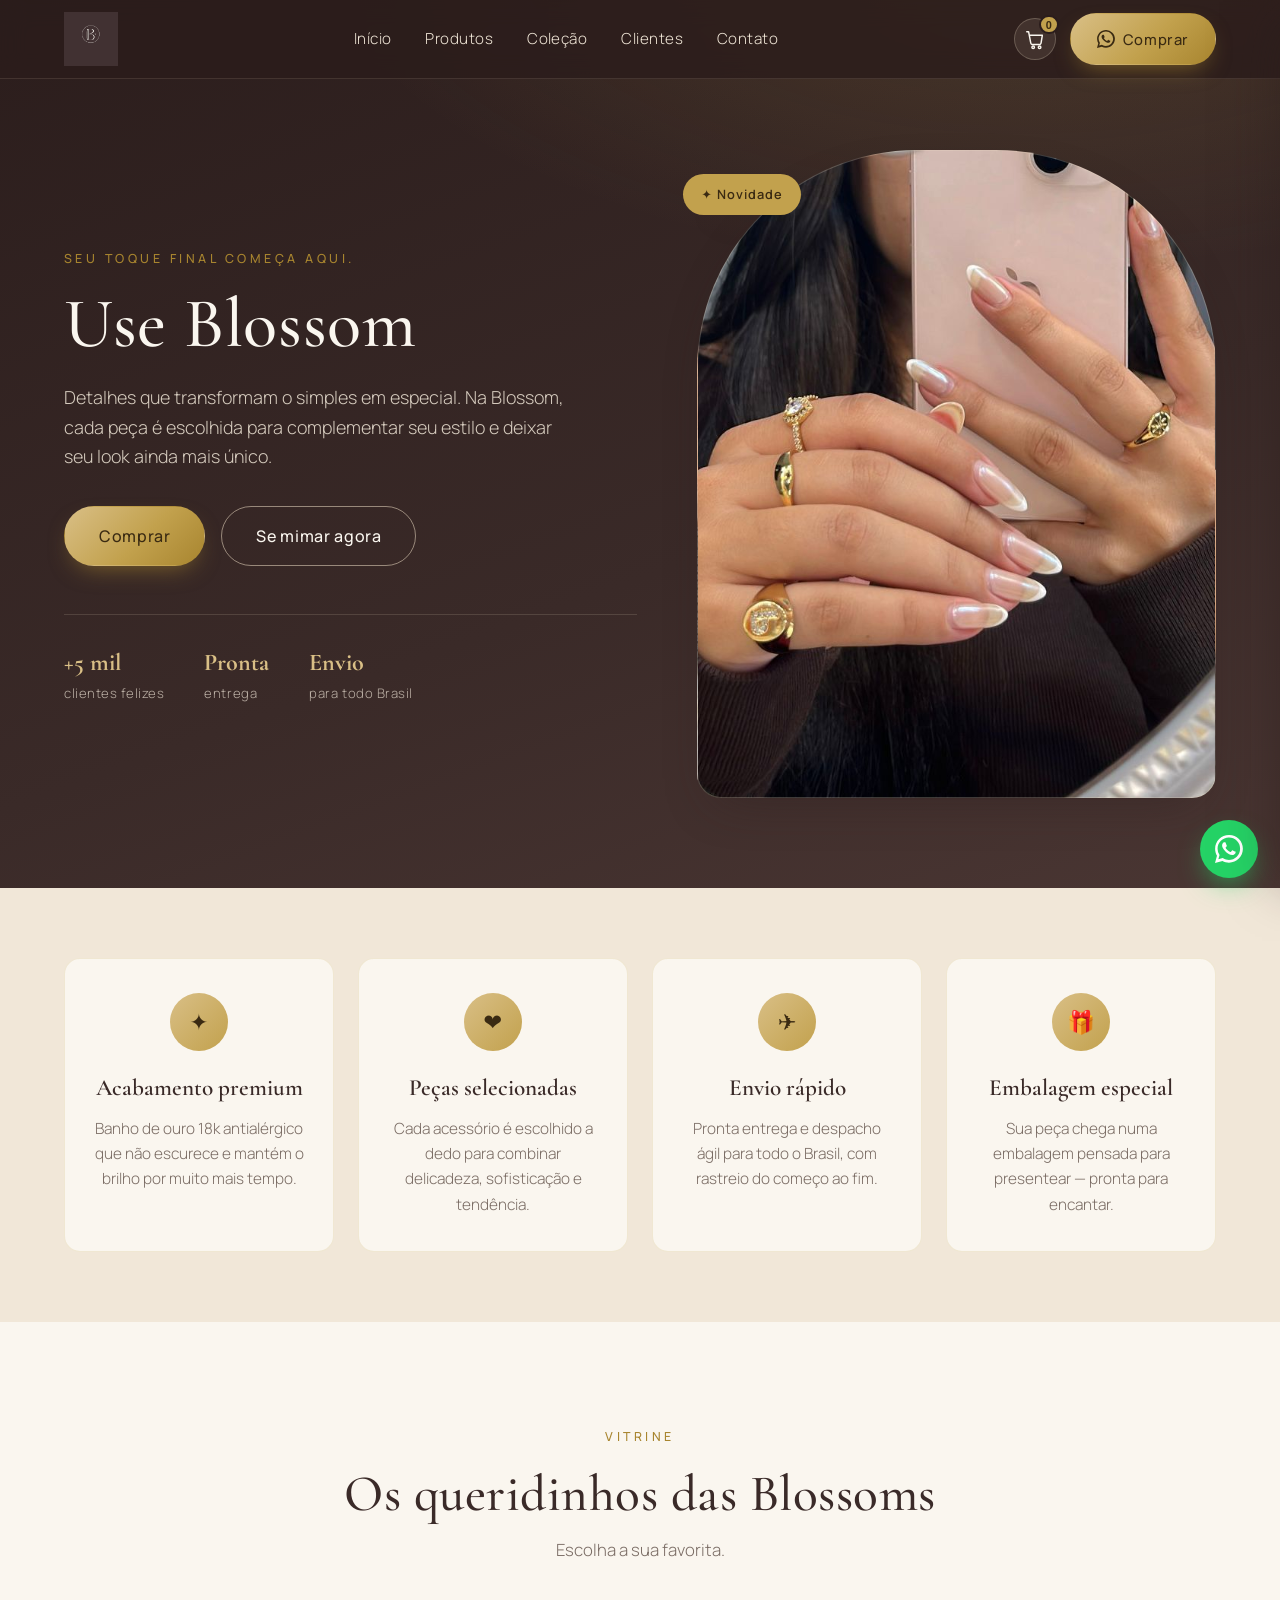
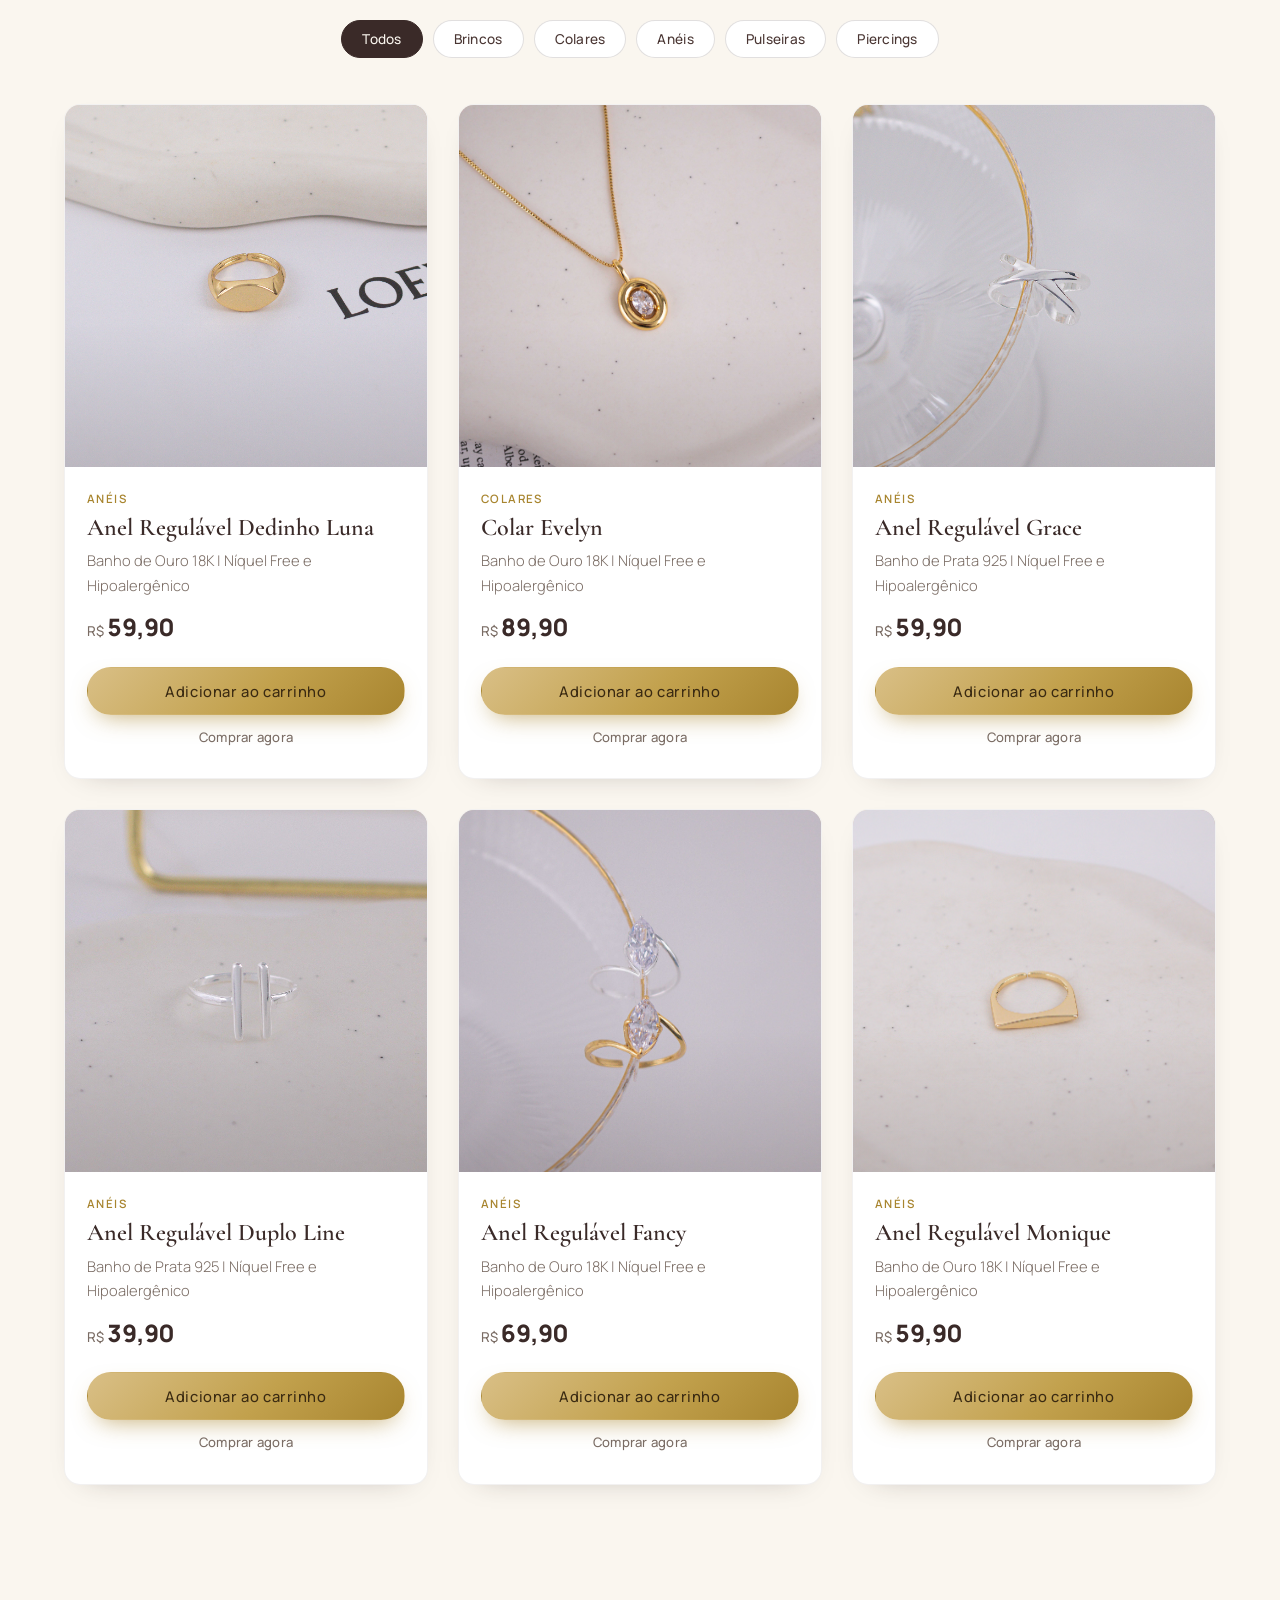
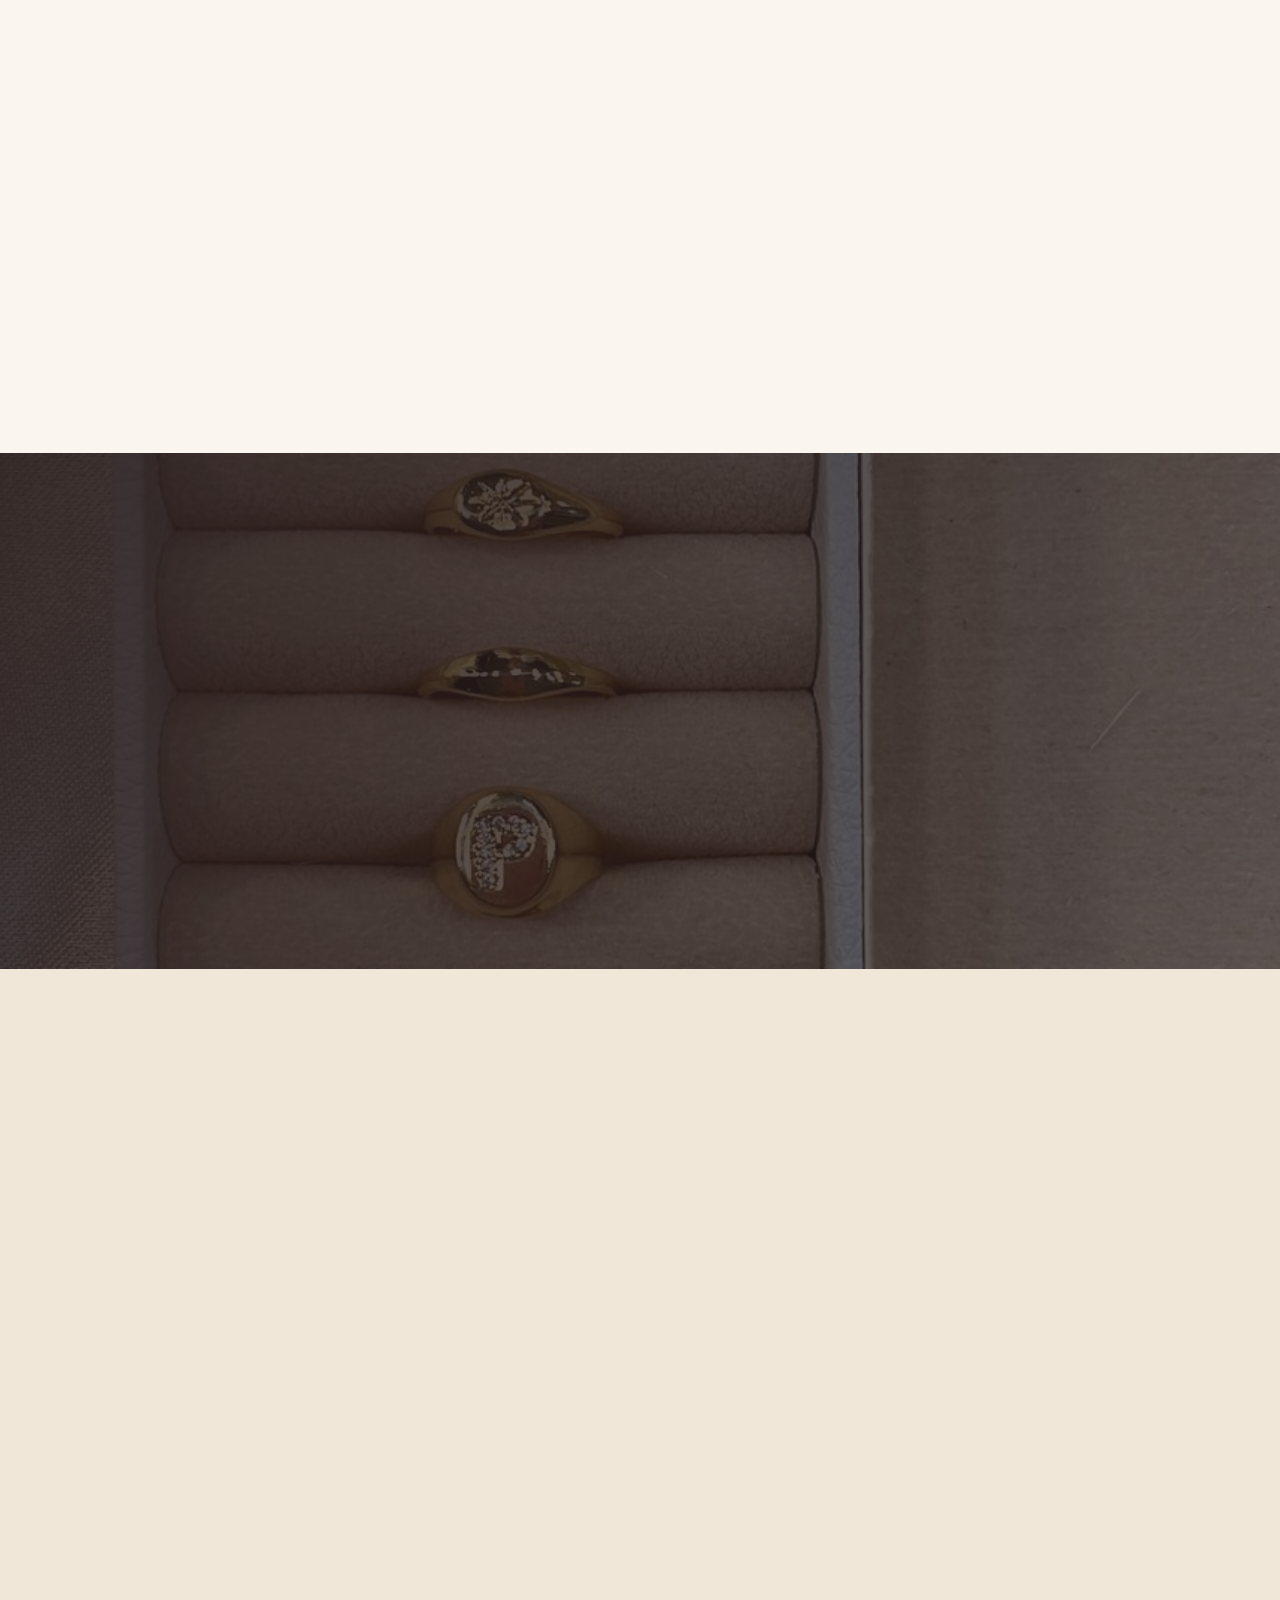
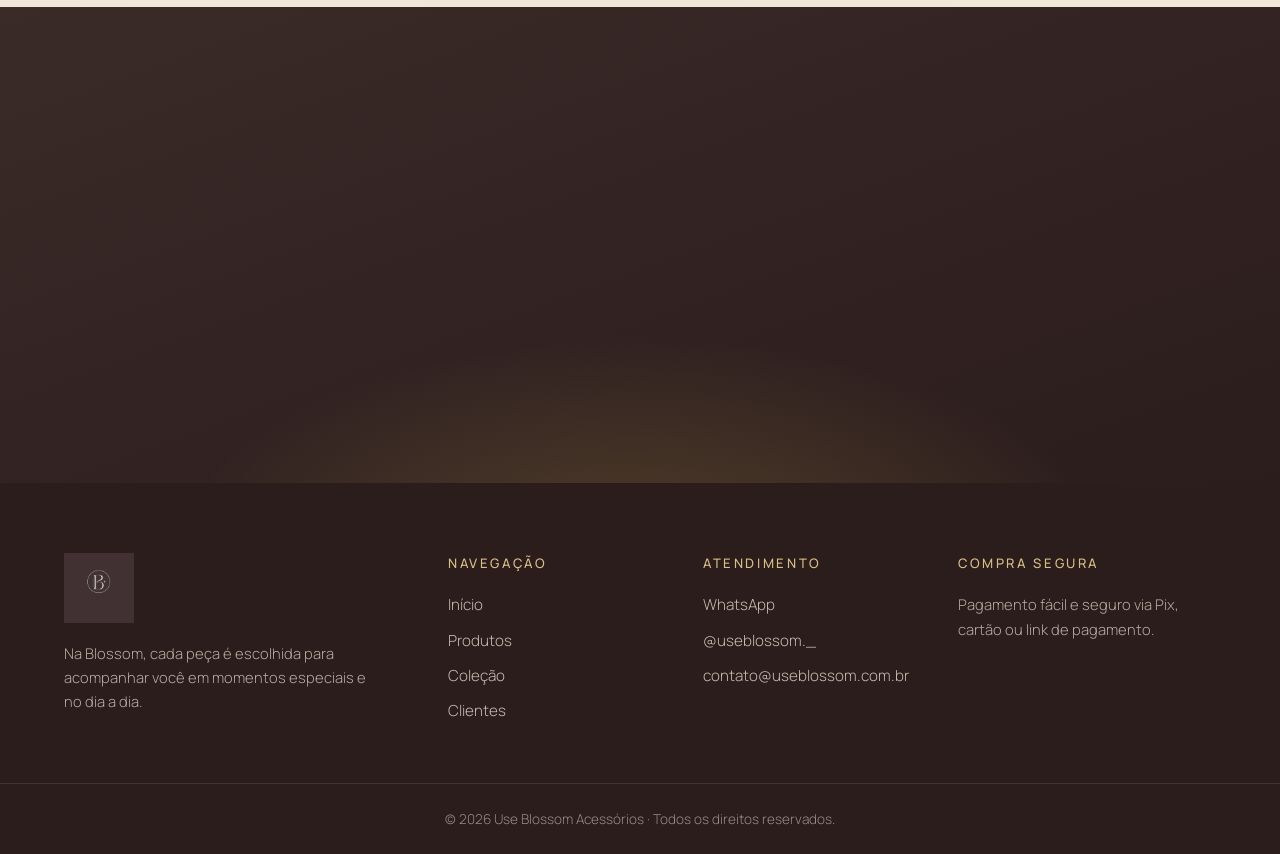
==== commit d6c8db58: "Transforma a vitrine em catálogo completo: categorias, carrinho e checkout via WhatsApp - Catálogo: " ====
--- a/index.html
+++ b/index.html
@@ -9,7 +9,7 @@
   <!-- Fonts -->
   <link rel="preconnect" href="https://fonts.googleapis.com" />
   <link rel="preconnect" href="https://fonts.gstatic.com" crossorigin />
-  <link href="https://fonts.googleapis.com/css2?family=Cormorant+Garamond:ital,wght@0,400;0,500;0,600;1,400&family=Jost:wght@300;400;500;600&display=swap" rel="stylesheet" />
+  <link href="https://fonts.googleapis.com/css2?family=Cormorant+Garamond:ital,wght@0,400;0,500;0,600;1,400&amp;family=Manrope:wght@300;400;500;600;700;800&amp;display=swap" rel="stylesheet" />
 
   <link rel="stylesheet" href="styles.css" />
 </head>
@@ -35,10 +35,17 @@
       </nav>
 
       <div class="header__actions">
+        <button type="button" class="cart-btn" id="cartToggle" aria-haspopup="dialog" aria-controls="cartDrawer" aria-label="Abrir carrinho de compras">
+          <svg viewBox="0 0 24 24" width="22" height="22" fill="none" stroke="currentColor" stroke-width="1.6" stroke-linecap="round" stroke-linejoin="round" aria-hidden="true">
+            <path d="M3 4h2l2.4 12.4a2 2 0 0 0 2 1.6h7.2a2 2 0 0 0 2-1.6L20 8H6"/>
+            <circle cx="10" cy="21" r="1.4"/><circle cx="17" cy="21" r="1.4"/>
+          </svg>
+          <span class="cart-btn__badge" id="cartBadge" hidden>0</span>
+        </button>
         <a href="#produtos" data-wa data-msg="Olá! Quero comprar um acessório Use Blossom"
            class="btn btn--gold header__cta" target="_blank" rel="noopener">
           <svg viewBox="0 0 24 24" width="18" height="18" fill="currentColor" aria-hidden="true"><path d="M20.5 3.5A11.8 11.8 0 0 0 12 0C5.4 0 .1 5.3.1 11.9c0 2.1.6 4.1 1.6 5.9L0 24l6.4-1.7c1.7.9 3.6 1.4 5.6 1.4 6.6 0 11.9-5.3 11.9-11.9 0-3.2-1.2-6.1-3.4-8.3zM12 21.4c-1.8 0-3.5-.5-5-1.4l-.4-.2-3.7 1 1-3.6-.2-.4a9.5 9.5 0 0 1-1.5-5.1c0-5.3 4.3-9.6 9.7-9.6 2.6 0 5 1 6.8 2.8a9.5 9.5 0 0 1 2.8 6.8c0 5.3-4.3 9.7-9.8 9.7zm5.3-7.2c-.3-.1-1.7-.9-2-1-.3-.1-.5-.1-.7.1-.2.3-.7 1-.9 1.1-.2.2-.3.2-.6.1-.3-.1-1.2-.5-2.3-1.4-.9-.8-1.4-1.7-1.6-2-.2-.3 0-.5.1-.6l.5-.5c.1-.2.2-.3.3-.5 0-.2 0-.4 0-.5-.1-.2-.7-1.6-.9-2.2-.2-.5-.5-.5-.7-.5h-.6c-.2 0-.5.1-.8.4-.3.3-1 1-1 2.4s1 2.8 1.2 3c.1.2 2 3.1 4.9 4.3.7.3 1.2.5 1.6.6.7.2 1.3.2 1.8.1.5-.1 1.7-.7 1.9-1.4.2-.7.2-1.2.2-1.4-.1-.1-.3-.2-.6-.3z"/></svg>
-          Comprar
+          <span class="header__cta-text">Comprar</span>
         </a>
         <button class="nav-toggle" id="navToggle" aria-label="Abrir menu">
           <span></span><span></span><span></span>
@@ -110,8 +117,12 @@
         <p class="section-sub" data-c="secao_produtos.subtitulo">Peças que vendem sozinhas — escolha a sua favorita.</p>
       </div>
 
+      <!-- Filtro de categorias, gerado dinamicamente a partir das categorias existentes nos produtos -->
+      <div class="filters" id="filters" role="group" aria-label="Filtrar produtos por categoria"></div>
+
       <!-- Os produtos são gerados a partir de products.json (editável pelo painel /admin) -->
       <div class="products__grid" id="productsGrid"></div>
+      <p class="products__empty" id="productsEmpty" hidden>Nenhum produto nesta categoria no momento.</p>
     </div>
   </section>
 
@@ -141,7 +152,7 @@
       <div class="testimonials__grid" id="testimonialsGrid">
         <figure class="quote reveal">
           <div class="quote__stars">★★★★★</div>
-          <blockquote>"Apaixonada! O brinho de coração é ainda mais lindo pessoalmente e não escureceu nada. Virei cliente fiel."</blockquote>
+          <blockquote>"Apaixonada! O brinco de coração é ainda mais lindo pessoalmente e não escureceu nada. Virei cliente fiel."</blockquote>
           <figcaption>— Marina S.</figcaption>
         </figure>
         <figure class="quote reveal">
@@ -204,6 +215,51 @@
      class="whatsapp-float" target="_blank" rel="noopener" aria-label="Falar no WhatsApp">
     <svg viewBox="0 0 24 24" width="28" height="28" fill="currentColor" aria-hidden="true"><path d="M20.5 3.5A11.8 11.8 0 0 0 12 0C5.4 0 .1 5.3.1 11.9c0 2.1.6 4.1 1.6 5.9L0 24l6.4-1.7c1.7.9 3.6 1.4 5.6 1.4 6.6 0 11.9-5.3 11.9-11.9 0-3.2-1.2-6.1-3.4-8.3zm-8.5 17.9c-1.8 0-3.5-.5-5-1.4l-.4-.2-3.7 1 1-3.6-.2-.4a9.5 9.5 0 0 1-1.5-5.1c0-5.3 4.3-9.6 9.7-9.6 2.6 0 5 1 6.8 2.8a9.5 9.5 0 0 1 2.8 6.8c0 5.3-4.3 9.7-9.8 9.7zm5.3-7.2c-.3-.1-1.7-.9-2-1-.3-.1-.5-.1-.7.1-.2.3-.7 1-.9 1.1-.2.2-.3.2-.6.1-.3-.1-1.2-.5-2.3-1.4-.9-.8-1.4-1.7-1.6-2-.2-.3 0-.5.1-.6l.5-.5c.1-.2.2-.3.3-.5 0-.2 0-.4 0-.5-.1-.2-.7-1.6-.9-2.2-.2-.5-.5-.5-.7-.5h-.6c-.2 0-.5.1-.8.4-.3.3-1 1-1 2.4s1 2.8 1.2 3c.1.2 2 3.1 4.9 4.3.7.3 1.2.5 1.6.6.7.2 1.3.2 1.8.1.5-.1 1.7-.7 1.9-1.4.2-.7.2-1.2.2-1.4-.1-.1-.3-.2-.6-.3z"/></svg>
   </a>
+
+  <!-- ===================== CARRINHO (drawer) ===================== -->
+  <div class="cart-overlay" id="cartOverlay" hidden></div>
+  <aside class="cart-drawer" id="cartDrawer" role="dialog" aria-modal="true" aria-label="Carrinho de compras" hidden>
+    <div class="cart-drawer__header">
+      <h2>Seu carrinho</h2>
+      <button type="button" class="cart-drawer__close" id="cartClose" aria-label="Fechar carrinho">
+        <svg viewBox="0 0 24 24" width="20" height="20" fill="none" stroke="currentColor" stroke-width="1.8" stroke-linecap="round" aria-hidden="true"><path d="M5 5l14 14M19 5L5 19"/></svg>
+      </button>
+    </div>
+    <div class="cart-drawer__body" id="cartItems"></div>
+    <div class="cart-drawer__footer" id="cartFooter" hidden>
+      <div class="cart-drawer__subtotal">
+        <span>Subtotal</span>
+        <strong id="cartSubtotal">R$ 0,00</strong>
+      </div>
+      <button type="button" class="btn btn--gold btn--lg cart-drawer__checkout" id="cartCheckout">Finalizar pedido pelo WhatsApp</button>
+      <p class="cart-drawer__note">O frete é combinado com a gente pelo WhatsApp.</p>
+    </div>
+  </aside>
+
+  <!-- ===================== QUICK VIEW (modal do produto) ===================== -->
+  <div class="qv-overlay" id="qvOverlay" hidden></div>
+  <div class="qv-modal" id="qvModal" role="dialog" aria-modal="true" aria-labelledby="qvTitle" hidden>
+    <button type="button" class="qv-close" id="qvClose" aria-label="Fechar detalhes do produto">
+      <svg viewBox="0 0 24 24" width="20" height="20" fill="none" stroke="currentColor" stroke-width="1.8" stroke-linecap="round" aria-hidden="true"><path d="M5 5l14 14M19 5L5 19"/></svg>
+    </button>
+    <div class="qv-media">
+      <img id="qvImage" alt="" />
+      <span class="card__tag" id="qvTag" hidden></span>
+    </div>
+    <div class="qv-body">
+      <span class="card__category" id="qvCategory"></span>
+      <h3 class="qv-title" id="qvTitle"></h3>
+      <div class="price" id="qvPrice"></div>
+      <p class="qv-desc" id="qvDesc"></p>
+      <div class="qv-actions">
+        <button type="button" class="btn btn--gold btn--lg" id="qvAdd">Adicionar ao carrinho</button>
+        <a class="card__buynow" id="qvBuyNow" href="#" target="_blank" rel="noopener">Comprar agora pelo WhatsApp</a>
+      </div>
+    </div>
+  </div>
+
+  <!-- Aviso de "adicionado ao carrinho" / carrinho vazio -->
+  <div class="toast" id="toast" role="status" aria-live="polite"></div>
 
   <script src="script.js"></script>
 
--- a/styles.css
+++ b/styles.css
@@ -20,7 +20,7 @@
 
   /* Tipografia */
   --serif: "Cormorant Garamond", Georgia, serif;
-  --sans:  "Jost", "Segoe UI", system-ui, sans-serif;
+  --sans:  "Manrope", "Segoe UI", system-ui, sans-serif;
 
   /* Layout */
   --max: 1200px;
@@ -32,6 +32,23 @@
 * { margin: 0; padding: 0; box-sizing: border-box; }
 
 html { scroll-behavior: smooth; }
+
+@media (prefers-reduced-motion: reduce) {
+  html { scroll-behavior: auto; }
+  *, *::before, *::after {
+    animation-duration: .001ms !important;
+    animation-iteration-count: 1 !important;
+    transition-duration: .001ms !important;
+    scroll-behavior: auto !important;
+  }
+}
+
+body.no-scroll { overflow: hidden; }
+
+:focus-visible {
+  outline: 2px solid var(--gold-deep);
+  outline-offset: 2px;
+}
 
 body {
   font-family: var(--sans);
@@ -171,6 +188,45 @@
 .nav__link:hover::after { width: 100%; }
 
 .header__actions { display: flex; align-items: center; gap: 14px; }
+
+/* ---------- Botão de carrinho (header) ---------- */
+.cart-btn {
+  position: relative;
+  display: inline-flex;
+  align-items: center;
+  justify-content: center;
+  width: 42px; height: 42px;
+  border-radius: 50%;
+  background: rgba(234, 217, 194, .1);
+  border: 1px solid rgba(234, 217, 194, .25);
+  color: var(--cream);
+  cursor: pointer;
+  transition: background var(--transition), transform var(--transition), border-color var(--transition);
+}
+.cart-btn:hover { background: rgba(234, 217, 194, .18); border-color: var(--gold-soft); transform: translateY(-2px); }
+.cart-btn__badge {
+  position: absolute;
+  top: -4px; right: -4px;
+  min-width: 19px;
+  height: 19px;
+  padding: 0 5px;
+  display: inline-flex;
+  align-items: center;
+  justify-content: center;
+  background: var(--gold);
+  color: #3a2a12;
+  font-size: .68rem;
+  font-weight: 700;
+  font-variant-numeric: tabular-nums;
+  border-radius: 999px;
+  border: 2px solid var(--brown-900);
+}
+.cart-btn__badge--pulse { animation: cartPulse .5s ease; }
+@keyframes cartPulse {
+  0%   { transform: scale(1); }
+  35%  { transform: scale(1.35); }
+  100% { transform: scale(1); }
+}
 
 .nav-toggle {
   display: none;
@@ -298,10 +354,53 @@
    PRODUTOS
    ========================================================= */
 .products { padding: 100px 0; }
+
+/* ---------- Filtro de categorias ---------- */
+.filters {
+  display: flex;
+  flex-wrap: nowrap;
+  overflow-x: auto;
+  gap: 10px;
+  justify-content: flex-start;
+  margin-bottom: 40px;
+  padding-bottom: 6px;
+  scrollbar-width: none;
+}
+.filters::-webkit-scrollbar { display: none; }
+@media (min-width: 700px) {
+  .filters { flex-wrap: wrap; justify-content: center; overflow-x: visible; }
+}
+.filter-btn {
+  flex: none;
+  font-family: var(--sans);
+  font-size: .85rem;
+  font-weight: 500;
+  letter-spacing: .02em;
+  color: var(--brown-700);
+  background: #fff;
+  border: 1px solid rgba(43, 29, 28, .14);
+  padding: 9px 20px;
+  border-radius: 999px;
+  cursor: pointer;
+  white-space: nowrap;
+  transition: background var(--transition), color var(--transition), border-color var(--transition);
+}
+.filter-btn:hover { border-color: var(--gold); color: var(--gold-deep); }
+.filter-btn[aria-pressed="true"] {
+  background: var(--brown-800);
+  border-color: var(--brown-800);
+  color: var(--cream);
+}
+
 .products__grid {
   display: grid;
   grid-template-columns: repeat(3, 1fr);
   gap: 30px;
+}
+.products__empty {
+  text-align: center;
+  color: var(--muted);
+  padding: 40px 0;
 }
 .card {
   background: #fff;
@@ -313,19 +412,33 @@
   display: flex;
   flex-direction: column;
 }
+.card.is-hidden { display: none; }
 .card:hover { transform: translateY(-8px); box-shadow: var(--shadow); }
 .card__media {
   position: relative;
+  display: block;
+  width: 100%;
   aspect-ratio: 1 / 1;
   min-height: 260px; /* fallback p/ navegadores sem suporte a aspect-ratio */
   background: linear-gradient(160deg, var(--champagne), var(--brown-500));
-  background-size: cover;
-  background-position: center;
-}
+  border: 0;
+  padding: 0;
+  cursor: pointer;
+  overflow: hidden;
+}
+.card__media img {
+  position: absolute; inset: 0;
+  width: 100%; height: 100%;
+  object-fit: cover;
+  object-position: center;
+  transition: transform .6s ease;
+}
+.card:hover .card__media img { transform: scale(1.05); }
 .card__media::after {
   content: "";
   position: absolute; inset: 0;
   background: linear-gradient(to top, rgba(43,29,28,.12), transparent 40%);
+  pointer-events: none;
 }
 .card__tag {
   position: absolute;
@@ -339,14 +452,62 @@
   padding: 6px 14px;
   border-radius: 999px;
 }
-.card__body { padding: 22px 22px 26px; display: flex; flex-direction: column; gap: 8px; flex: 1; }
-.card__title { font-family: var(--serif); font-size: 1.5rem; color: var(--brown-800); font-weight: 600; }
+.card__body { padding: 22px 22px 26px; display: flex; flex-direction: column; gap: 6px; flex: 1; }
+.card__category {
+  font-family: var(--sans);
+  font-size: .72rem;
+  font-weight: 600;
+  letter-spacing: .12em;
+  text-transform: uppercase;
+  color: var(--gold-deep);
+}
+.card__title { font-family: var(--serif); font-size: 1.5rem; color: var(--brown-800); font-weight: 600; line-height: 1.2; }
+.card__title-btn {
+  background: none; border: 0; padding: 0; margin: 0;
+  font: inherit; color: inherit; text-align: left;
+  cursor: pointer;
+}
 .card__desc { color: var(--muted); font-size: .92rem; flex: 1; }
-.card__foot {
-  display: flex; align-items: center; justify-content: space-between;
-  margin-top: 12px;
-}
-.card__price { font-family: var(--serif); font-size: 1.6rem; color: var(--gold-deep); font-weight: 600; }
+
+/* ---------- Preço (hierarquia) ---------- */
+.price { display: flex; align-items: baseline; gap: 10px; flex-wrap: wrap; margin-top: 4px; }
+.price__old {
+  font-family: var(--sans);
+  font-size: .85rem;
+  color: var(--muted);
+  text-decoration: line-through;
+  font-variant-numeric: tabular-nums;
+}
+.price__current { display: inline-flex; align-items: baseline; gap: 3px; }
+.price__symbol {
+  font-family: var(--sans);
+  font-size: .85rem;
+  font-weight: 500;
+  color: var(--muted);
+}
+.price__value {
+  font-family: var(--sans);
+  font-size: 1.5rem;
+  font-weight: 800;
+  color: var(--brown-800);
+  letter-spacing: -.01em;
+  font-variant-numeric: tabular-nums;
+}
+
+.card__actions { display: flex; flex-direction: column; align-items: stretch; gap: 8px; margin-top: 14px; }
+.card__add { width: 100%; }
+.card__buynow {
+  text-align: center;
+  font-family: var(--sans);
+  font-size: .82rem;
+  font-weight: 500;
+  letter-spacing: .02em;
+  color: var(--muted);
+  text-decoration: none;
+  padding: 4px;
+  transition: color var(--transition);
+}
+.card__buynow:hover { color: var(--gold-deep); text-decoration: underline; }
 
 /* =========================================================
    COLEÇÃO (banner)
@@ -482,6 +643,237 @@
 .whatsapp-float:hover { transform: scale(1.1); }
 
 /* =========================================================
+   CARRINHO (drawer lateral)
+   ========================================================= */
+.cart-overlay {
+  position: fixed; inset: 0;
+  background: rgba(43, 29, 28, .55);
+  backdrop-filter: blur(2px);
+  z-index: 300;
+  opacity: 0;
+  transition: opacity var(--transition);
+}
+.cart-overlay.is-visible { opacity: 1; }
+
+.cart-drawer {
+  position: fixed;
+  top: 0; right: 0; bottom: 0;
+  z-index: 301;
+  width: min(430px, 100vw);
+  max-width: 100vw;
+  background: var(--cream);
+  box-shadow: -20px 0 50px -20px rgba(43, 29, 28, .5);
+  display: flex;
+  flex-direction: column;
+  transform: translateX(100%);
+  transition: transform var(--transition);
+}
+.cart-drawer.is-open { transform: translateX(0); }
+
+.cart-drawer__header {
+  display: flex; align-items: center; justify-content: space-between;
+  padding: 22px 24px;
+  border-bottom: 1px solid rgba(43, 29, 28, .08);
+}
+.cart-drawer__header h2 { font-family: var(--serif); font-size: 1.5rem; color: var(--brown-800); font-weight: 600; }
+.cart-drawer__close {
+  background: none; border: 0; cursor: pointer;
+  color: var(--brown-700);
+  display: inline-flex; padding: 6px;
+  border-radius: 50%;
+  transition: background var(--transition);
+}
+.cart-drawer__close:hover { background: rgba(43, 29, 28, .06); }
+
+.cart-drawer__body {
+  flex: 1;
+  overflow-y: auto;
+  padding: 12px 24px;
+}
+
+.cart-empty {
+  height: 100%;
+  display: flex; flex-direction: column; align-items: center; justify-content: center;
+  gap: 18px;
+  text-align: center;
+  color: var(--muted);
+  padding: 60px 20px;
+}
+
+.cart-item {
+  display: grid;
+  grid-template-columns: 72px 1fr auto;
+  gap: 14px;
+  padding: 18px 0;
+  border-bottom: 1px solid rgba(43, 29, 28, .07);
+}
+.cart-item__img {
+  width: 72px; height: 72px;
+  object-fit: cover;
+  border-radius: 10px;
+  border: 1px solid rgba(43, 29, 28, .08);
+}
+.cart-item__info { min-width: 0; display: flex; flex-direction: column; gap: 4px; }
+.cart-item__name {
+  font-family: var(--serif);
+  font-size: 1.05rem;
+  font-weight: 600;
+  color: var(--brown-800);
+  overflow: hidden;
+  text-overflow: ellipsis;
+  white-space: nowrap;
+}
+.cart-item__price { font-size: .85rem; color: var(--muted); font-variant-numeric: tabular-nums; }
+.cart-item__unit { font-size: .78rem; }
+.cart-item__qty {
+  display: inline-flex;
+  align-items: center;
+  gap: 10px;
+  margin-top: 4px;
+}
+.qty-btn {
+  width: 26px; height: 26px;
+  border-radius: 50%;
+  border: 1px solid rgba(43, 29, 28, .18);
+  background: #fff;
+  color: var(--brown-800);
+  font-size: 1rem;
+  line-height: 1;
+  cursor: pointer;
+  display: inline-flex; align-items: center; justify-content: center;
+  transition: background var(--transition), border-color var(--transition);
+}
+.qty-btn:hover { border-color: var(--gold); background: var(--beige); }
+.cart-item__qty-val {
+  min-width: 18px;
+  text-align: center;
+  font-weight: 600;
+  font-variant-numeric: tabular-nums;
+  color: var(--brown-800);
+}
+.cart-item__side { display: flex; flex-direction: column; align-items: flex-end; justify-content: space-between; gap: 8px; }
+.cart-item__subtotal { font-weight: 700; color: var(--brown-800); font-variant-numeric: tabular-nums; white-space: nowrap; }
+.cart-item__remove {
+  background: none; border: 0; cursor: pointer;
+  color: var(--muted);
+  font-size: .78rem;
+  text-decoration: underline;
+  padding: 2px;
+}
+.cart-item__remove:hover { color: #a33; }
+
+.cart-drawer__footer {
+  padding: 18px 24px 26px;
+  border-top: 1px solid rgba(43, 29, 28, .08);
+  background: var(--beige);
+}
+.cart-drawer__subtotal {
+  display: flex; align-items: baseline; justify-content: space-between;
+  margin-bottom: 14px;
+  font-family: var(--sans);
+}
+.cart-drawer__subtotal span { color: var(--muted); font-size: .92rem; }
+.cart-drawer__subtotal strong { font-size: 1.35rem; color: var(--brown-800); font-variant-numeric: tabular-nums; }
+.cart-drawer__checkout { width: 100%; }
+.cart-drawer__note { text-align: center; margin-top: 12px; font-size: .78rem; color: var(--muted); }
+
+.btn--ghost-brown {
+  display: inline-flex; align-items: center; justify-content: center;
+  padding: 12px 24px;
+  border-radius: 999px;
+  border: 1px solid rgba(43, 29, 28, .25);
+  color: var(--brown-800);
+  text-decoration: none;
+  font-family: var(--sans);
+  font-size: .9rem;
+  font-weight: 500;
+  transition: background var(--transition), border-color var(--transition);
+}
+.btn--ghost-brown:hover { background: rgba(43, 29, 28, .06); border-color: var(--brown-800); }
+
+/* =========================================================
+   QUICK VIEW (modal de detalhes do produto)
+   ========================================================= */
+.qv-overlay {
+  position: fixed; inset: 0;
+  background: rgba(43, 29, 28, .6);
+  backdrop-filter: blur(3px);
+  z-index: 310;
+  opacity: 0;
+  transition: opacity var(--transition);
+}
+.qv-overlay.is-visible { opacity: 1; }
+
+.qv-modal {
+  position: fixed;
+  top: 50%; left: 50%;
+  z-index: 311;
+  width: min(760px, 92vw);
+  max-height: 88vh;
+  overflow-y: auto;
+  background: var(--cream);
+  border-radius: 22px;
+  box-shadow: var(--shadow);
+  display: grid;
+  grid-template-columns: 1fr 1fr;
+  transform: translate(-50%, -48%) scale(.97);
+  opacity: 0;
+  transition: transform var(--transition), opacity var(--transition);
+}
+.qv-modal.is-open { transform: translate(-50%, -50%) scale(1); opacity: 1; }
+
+.qv-close {
+  position: absolute;
+  top: 16px; right: 16px;
+  z-index: 2;
+  width: 38px; height: 38px;
+  border-radius: 50%;
+  border: 0;
+  background: rgba(255,255,255,.9);
+  color: var(--brown-800);
+  cursor: pointer;
+  display: inline-flex; align-items: center; justify-content: center;
+  box-shadow: 0 6px 16px -6px rgba(43,29,28,.4);
+}
+.qv-media { position: relative; min-height: 280px; background: linear-gradient(160deg, var(--champagne), var(--brown-500)); }
+.qv-media img { width: 100%; height: 100%; object-fit: cover; display: block; position: absolute; inset: 0; }
+.qv-body { padding: 34px 32px; display: flex; flex-direction: column; gap: 10px; }
+.qv-title { font-family: var(--serif); font-size: 1.8rem; color: var(--brown-800); font-weight: 600; line-height: 1.15; }
+.qv-desc { color: var(--muted); font-size: .96rem; line-height: 1.6; }
+.qv-actions { display: flex; flex-direction: column; gap: 10px; margin-top: 12px; }
+
+/* =========================================================
+   TOAST (feedback rápido)
+   ========================================================= */
+.toast {
+  position: fixed;
+  left: 50%;
+  bottom: 28px;
+  z-index: 400;
+  transform: translate(-50%, 20px);
+  background: var(--brown-800);
+  color: var(--cream);
+  font-family: var(--sans);
+  font-size: .88rem;
+  font-weight: 500;
+  padding: 14px 22px;
+  border-radius: 16px;
+  box-shadow: var(--shadow);
+  opacity: 0;
+  pointer-events: none;
+  transition: opacity var(--transition), transform var(--transition);
+  max-width: min(90vw, 420px);
+  text-align: center;
+}
+.toast.is-visible { opacity: 1; transform: translate(-50%, 0); }
+
+/* Quando o carrinho ou o quick view estão abertos, sobe o toast para não cobrir o botão de finalizar pedido */
+.cart-drawer.is-open ~ .toast,
+.qv-modal.is-open ~ .toast {
+  bottom: 200px;
+}
+
+/* =========================================================
    ANIMAÇÕES DE SCROLL
    ========================================================= */
 .reveal {
@@ -501,6 +893,8 @@
   .products__grid { grid-template-columns: repeat(2, 1fr); }
   .testimonials__grid { grid-template-columns: 1fr; max-width: 540px; margin: 0 auto; }
   .footer__grid { grid-template-columns: 1fr 1fr; }
+  .qv-modal { grid-template-columns: 1fr; width: min(520px, 92vw); }
+  .qv-media { min-height: 240px; }
 }
 
 @media (max-width: 680px) {
@@ -519,7 +913,11 @@
   .nav.open { transform: translateY(0); }
   .nav__link { padding: 14px 0; border-bottom: 1px solid rgba(234,217,194,.08); }
   .nav-toggle { display: flex; }
-  .header__cta span:not(svg) { display: inline; }
+
+  /* Header enxuto no celular: ícone do WhatsApp sem o texto, carrinho sempre visível */
+  .header__cta-text { display: none; }
+  .header__cta { padding: 12px 15px; }
+  .header__actions { gap: 8px; }
 
   .hero { padding: 120px 0 70px; }
   .hero__trust { gap: 24px; flex-wrap: wrap; }
@@ -527,4 +925,10 @@
   .products__grid { grid-template-columns: 1fr; max-width: 380px; margin: 0 auto; }
   .footer__grid { grid-template-columns: 1fr; }
   .hero__image { border-radius: 160px 160px 20px 20px; min-height: 380px; }
-}
+
+  .cart-drawer { width: 100vw; }
+  .cart-item { grid-template-columns: 60px 1fr; }
+  .cart-item__side { grid-column: 1 / -1; flex-direction: row; align-items: center; justify-content: space-between; }
+  .qv-body { padding: 26px 22px 30px; }
+  .qv-title { font-size: 1.5rem; }
+}
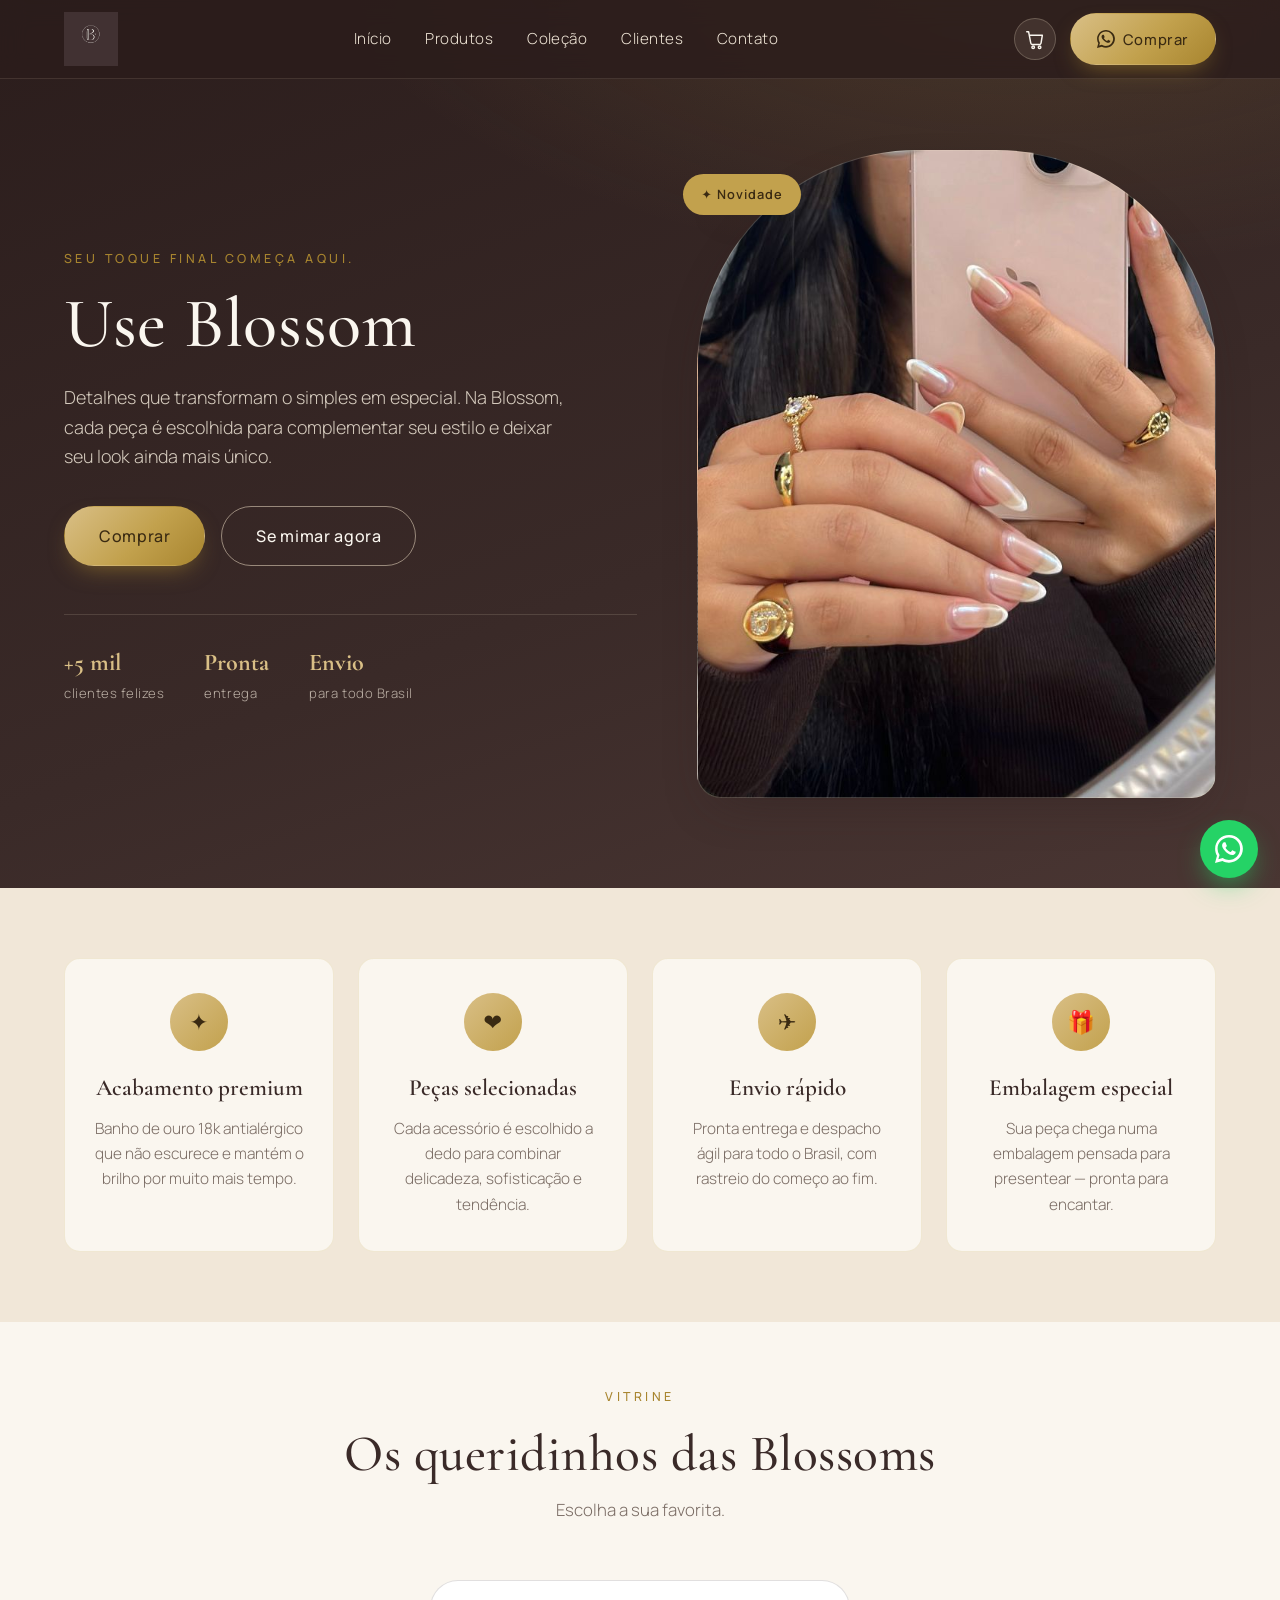
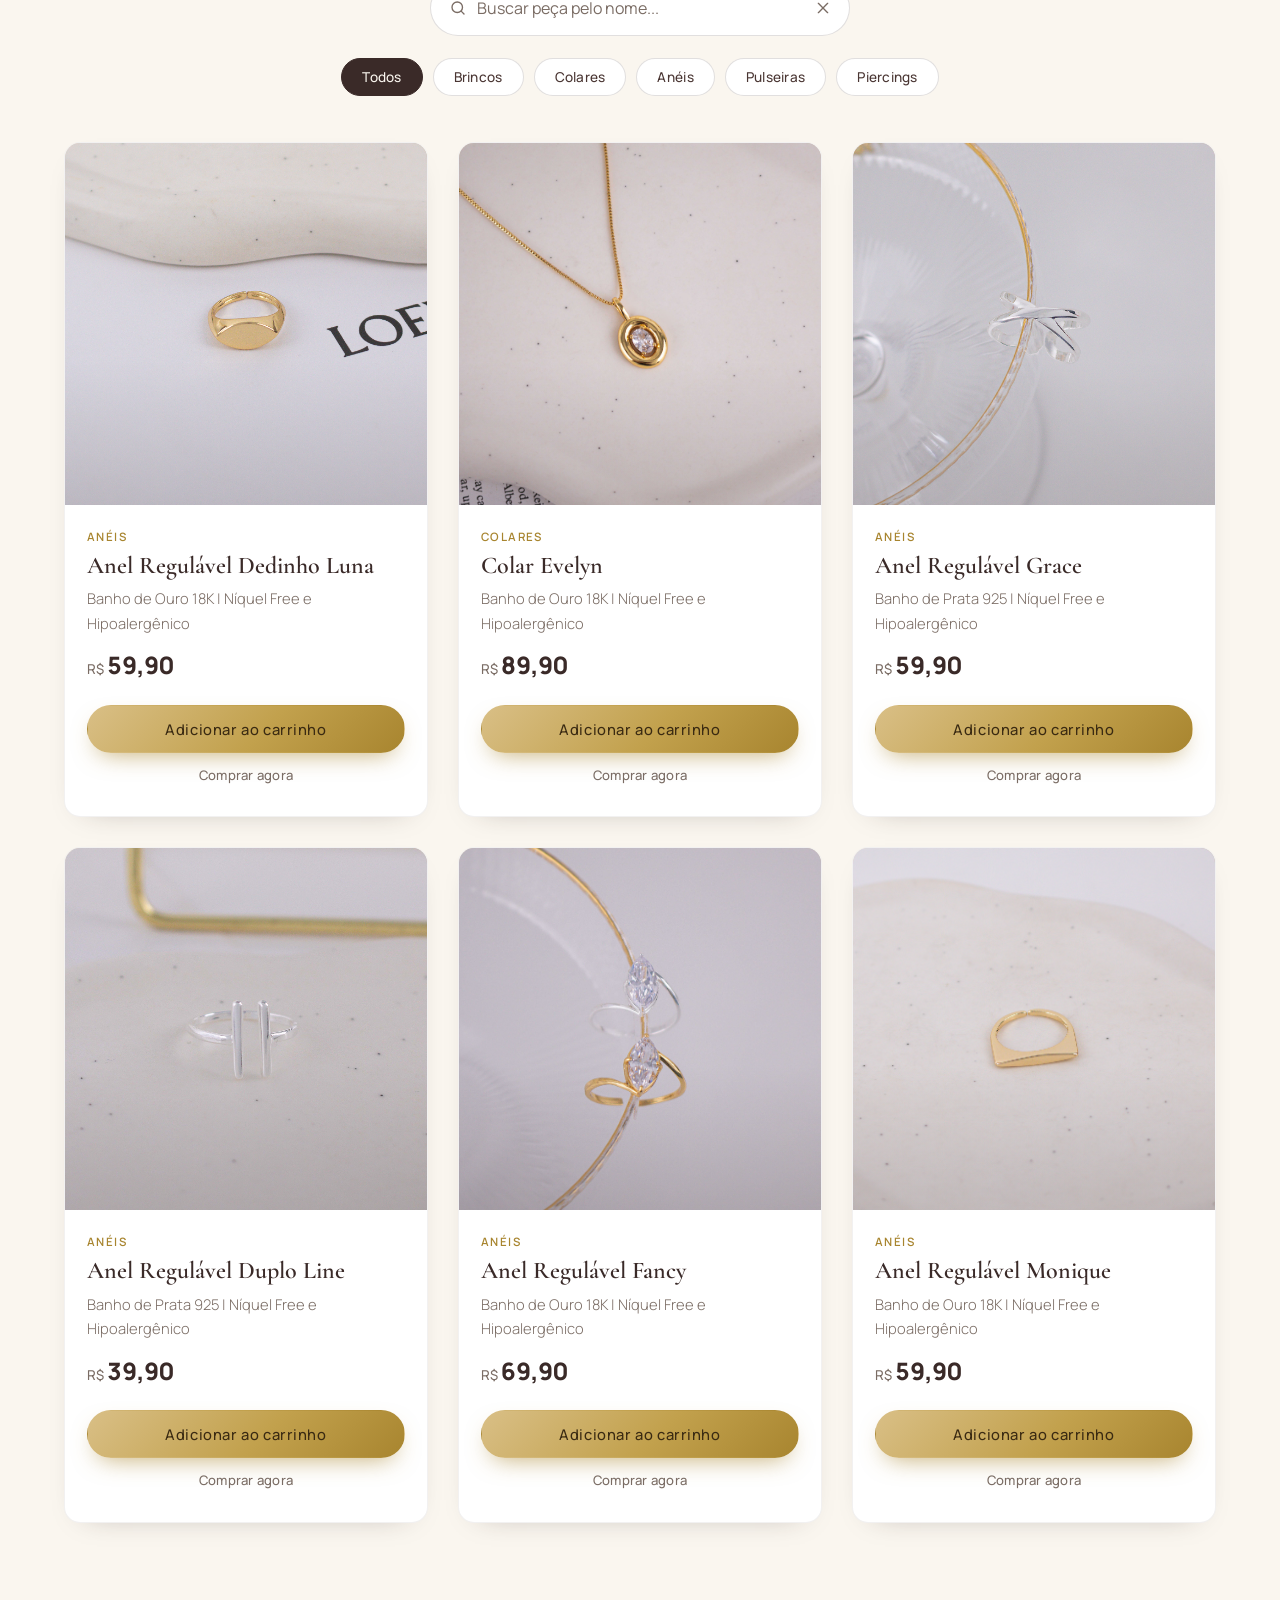
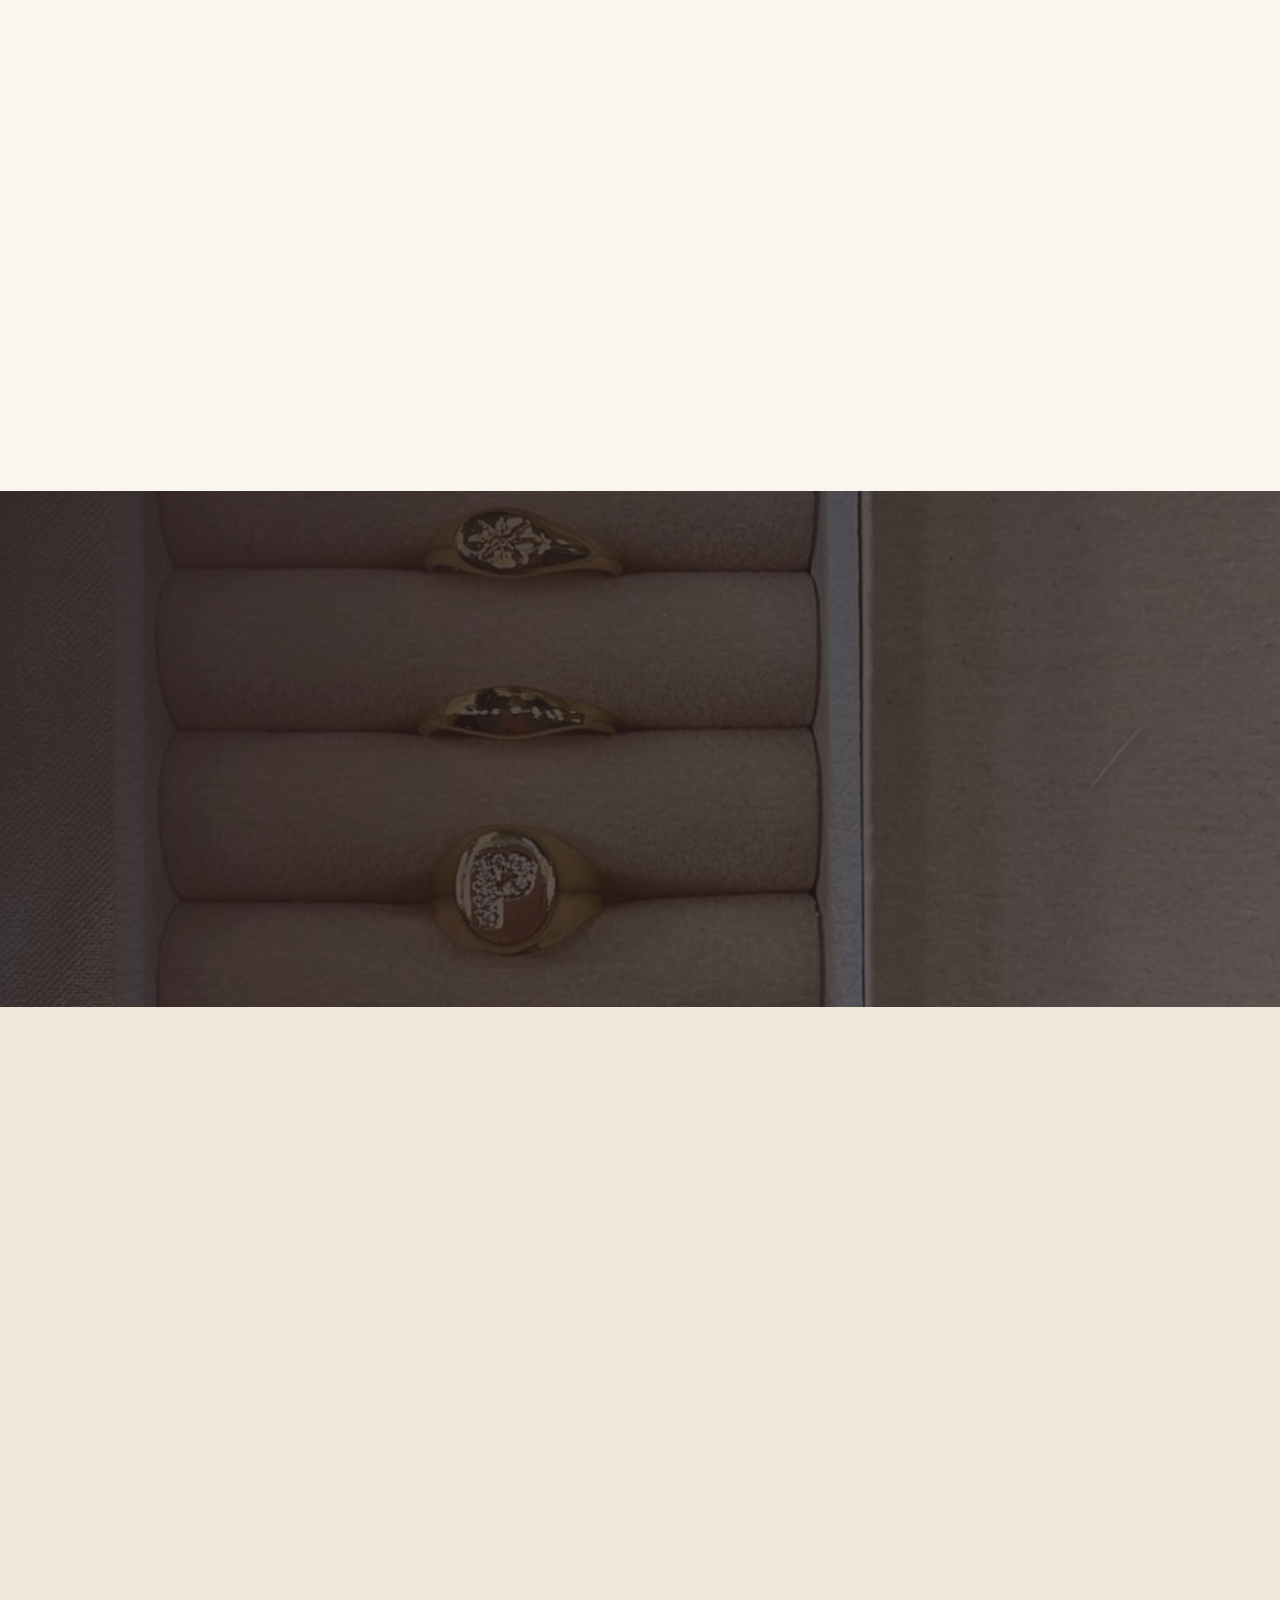
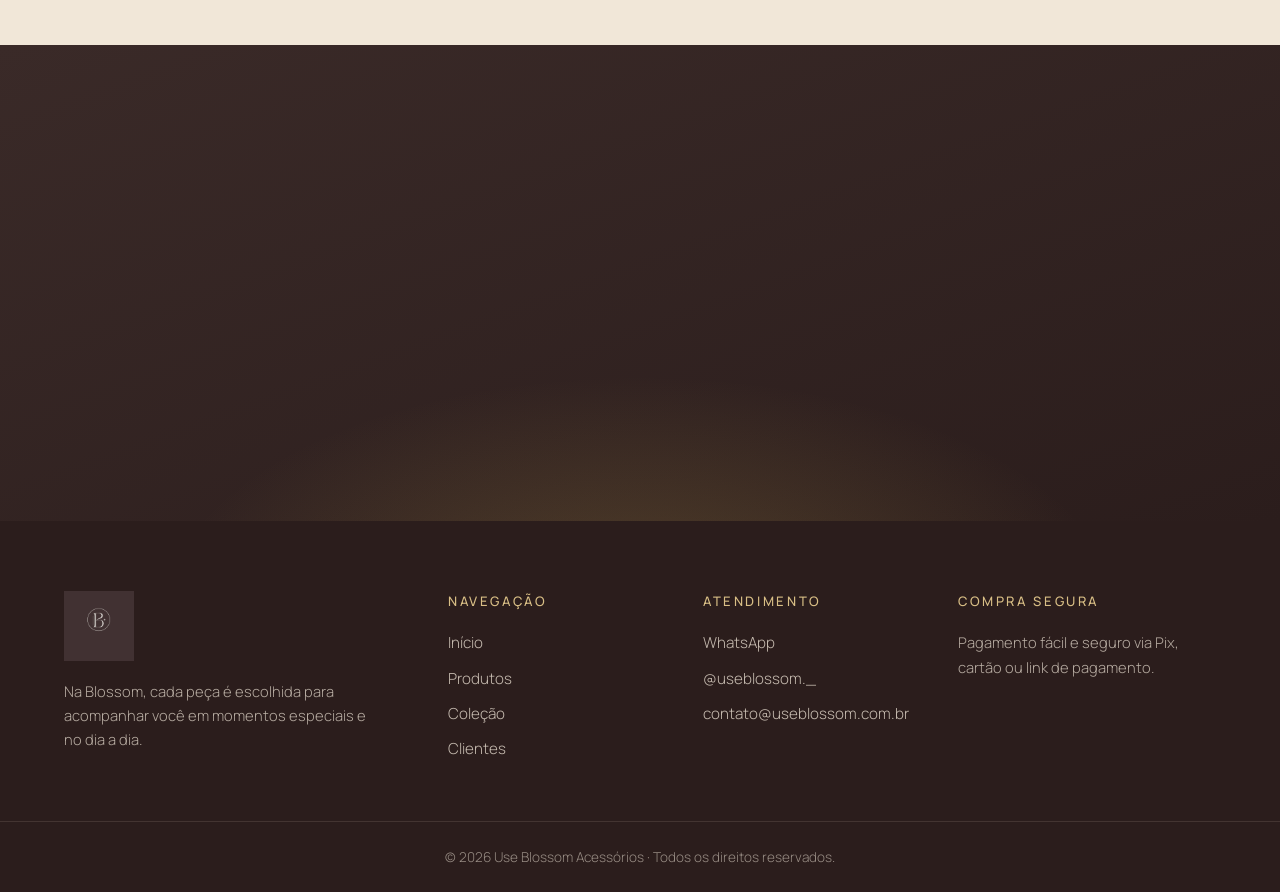
==== commit 46868ff0: "Painel da Loja: um produto por ficha, esgotado, destaque e promoção PAINEL (/admin, Decap CMS) - Pro" ====
--- a/index.html
+++ b/index.html
@@ -108,6 +108,19 @@
     </div>
   </section>
 
+  <!-- ===================== DESTAQUES ===================== -->
+  <!-- Aparece só quando houver peças marcadas como destaque no painel /admin -->
+  <section class="products products--destaques" id="destaques" hidden>
+    <div class="container">
+      <div class="section-head reveal">
+        <span class="eyebrow" data-c="secao_destaques.eyebrow">Seleção da Blossom</span>
+        <h2 class="section-title" data-c="secao_destaques.titulo">Destaques</h2>
+        <p class="section-sub" data-c="secao_destaques.subtitulo">As peças que separamos com carinho para você.</p>
+      </div>
+      <div class="products__grid" id="destaquesGrid"></div>
+    </div>
+  </section>
+
   <!-- ===================== PRODUTOS ===================== -->
   <section class="products" id="produtos">
     <div class="container">
@@ -115,6 +128,18 @@
         <span class="eyebrow" data-c="secao_produtos.eyebrow">Vitrine</span>
         <h2 class="section-title" data-c="secao_produtos.titulo">Os queridinhos da loja</h2>
         <p class="section-sub" data-c="secao_produtos.subtitulo">Peças que vendem sozinhas — escolha a sua favorita.</p>
+      </div>
+
+      <!-- Busca por nome (aparece quando houver produtos suficientes) -->
+      <div class="search" id="searchBox" hidden>
+        <label class="sr-only" for="searchInput">Buscar peça pelo nome</label>
+        <svg class="search__icon" viewBox="0 0 24 24" width="18" height="18" fill="none" stroke="currentColor" stroke-width="1.8" stroke-linecap="round" aria-hidden="true">
+          <circle cx="11" cy="11" r="7" /><path d="M20 20l-3.5-3.5" />
+        </svg>
+        <input type="search" id="searchInput" class="search__input" placeholder="Buscar peça pelo nome..." autocomplete="off" />
+        <button type="button" class="search__clear" id="searchClear" aria-label="Limpar busca">
+          <svg viewBox="0 0 24 24" width="16" height="16" fill="none" stroke="currentColor" stroke-width="2" stroke-linecap="round" aria-hidden="true"><path d="M5 5l14 14M19 5L5 19"/></svg>
+        </button>
       </div>
 
       <!-- Filtro de categorias, gerado dinamicamente a partir das categorias existentes nos produtos -->
--- a/styles.css
+++ b/styles.css
@@ -44,6 +44,11 @@
 }
 
 body.no-scroll { overflow: hidden; }
+
+/* O atributo hidden do HTML sempre vence as regras de display abaixo.
+   Sem isto, elementos escondidos pelo JavaScript continuariam na tela
+   (era o caso do badge do carrinho, que aparecia com "0"). */
+[hidden] { display: none !important; }
 
 :focus-visible {
   outline: 2px solid var(--gold-deep);
@@ -350,10 +355,66 @@
 .feature h3 { font-family: var(--serif); font-size: 1.45rem; color: var(--brown-800); margin-bottom: 8px; font-weight: 600; }
 .feature p { color: var(--muted); font-size: .96rem; }
 
+/* Só para leitores de tela (some da tela, continua sendo lido) */
+.sr-only {
+  position: absolute;
+  width: 1px; height: 1px;
+  padding: 0; margin: -1px;
+  overflow: hidden;
+  clip: rect(0, 0, 0, 0);
+  white-space: nowrap;
+  border: 0;
+}
+
 /* =========================================================
    PRODUTOS
    ========================================================= */
 .products { padding: 100px 0; }
+.products--destaques { padding: 100px 0 40px; }
+.products--destaques + .products { padding-top: 60px; }
+
+/* ---------- Busca ---------- */
+.search {
+  position: relative;
+  display: flex;
+  align-items: center;
+  gap: 10px;
+  max-width: 420px;
+  margin: 0 auto 22px;
+  background: #fff;
+  border: 1px solid rgba(43, 29, 28, .14);
+  border-radius: 999px;
+  padding: 4px 8px 4px 18px;
+  transition: border-color var(--transition), box-shadow var(--transition);
+}
+.search:focus-within { border-color: var(--gold); box-shadow: 0 0 0 3px rgba(194, 161, 77, .16); }
+.search__icon { color: var(--muted); flex: none; }
+.search__input {
+  flex: 1;
+  min-width: 0;
+  border: 0;
+  outline: none;
+  background: transparent;
+  font-family: var(--sans);
+  font-size: 1rem; /* 16px evita zoom automático no celular */
+  color: var(--ink);
+  padding: 12px 0;
+}
+.search__input::placeholder { color: var(--muted); }
+.search__input::-webkit-search-cancel-button { display: none; }
+.search__clear {
+  flex: none;
+  width: 36px; height: 36px;
+  display: inline-grid;
+  place-items: center;
+  border: 0;
+  border-radius: 50%;
+  background: transparent;
+  color: var(--muted);
+  cursor: pointer;
+  transition: background var(--transition), color var(--transition);
+}
+.search__clear:hover { background: var(--beige); color: var(--brown-800); }
 
 /* ---------- Filtro de categorias ---------- */
 .filters {
@@ -447,10 +508,41 @@
   background: var(--brown-800);
   color: var(--gold-soft);
   font-size: .72rem;
+  font-weight: 600;
   letter-spacing: .1em;
   text-transform: uppercase;
   padding: 6px 14px;
   border-radius: 999px;
+}
+.card__tag--promo {
+  background: linear-gradient(135deg, var(--gold-soft), var(--gold) 60%, var(--gold-deep));
+  color: #3a2a12;
+}
+.card__tag--esgotado {
+  background: var(--brown-900);
+  color: var(--cream);
+}
+
+/* ---------- Produto esgotado ---------- */
+.card--esgotado .card__media img { filter: grayscale(.65); opacity: .72; }
+.card--esgotado:hover { transform: none; box-shadow: 0 10px 30px -22px rgba(43, 29, 28, .4); }
+.card--esgotado:hover .card__media img { transform: none; }
+.card--esgotado .price__value { color: var(--muted); }
+
+.btn--esgotado {
+  background: var(--beige);
+  color: var(--muted);
+  border-color: rgba(43, 29, 28, .12);
+  cursor: not-allowed;
+  box-shadow: none;
+}
+.btn--esgotado:hover { transform: none; box-shadow: none; }
+
+.card__buynow--off {
+  text-align: center;
+  font-size: .8rem;
+  color: var(--muted);
+  padding: 4px;
 }
 .card__body { padding: 22px 22px 26px; display: flex; flex-direction: column; gap: 6px; flex: 1; }
 .card__category {
